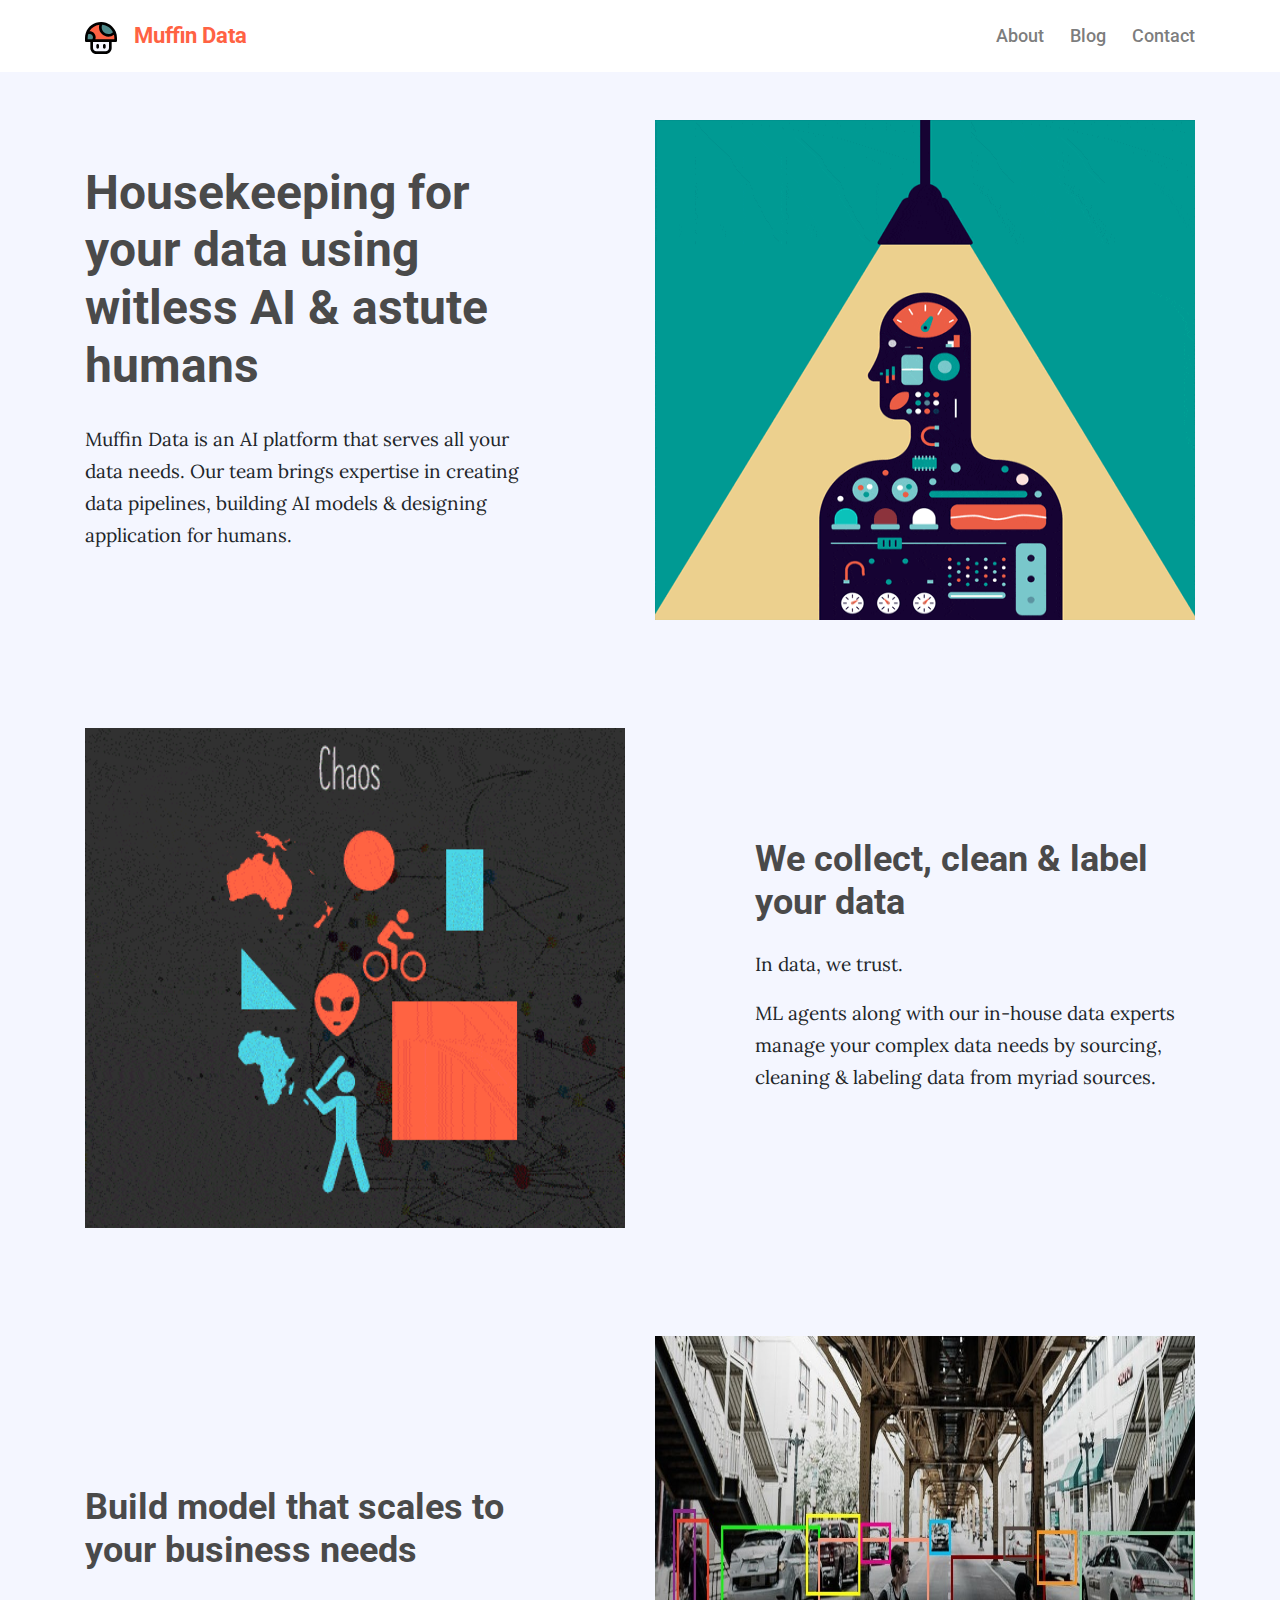
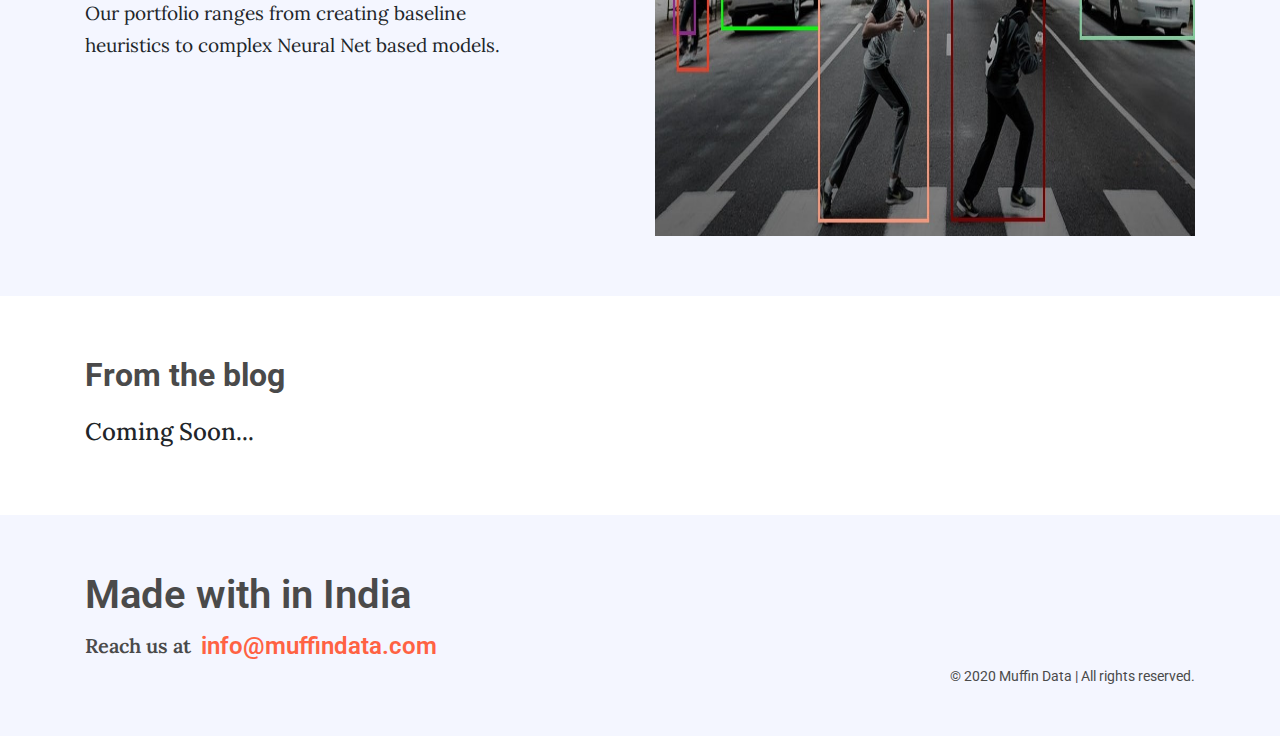
==== index.html @ ae40943d "Content Changes Updated" ====
<!DOCTYPE html>
<html>

<head>
  <!-- Required meta tags-->
  <meta charset="utf-8">
  <meta content="width=device-width,initial-scale=1,maximum-scale=1,minimum-scale=1,user-scalable=no,minimal-ui,viewport-fit=cover" name="viewport">
  <meta content="yes" name="apple-mobile-web-app-capable">
  <!-- Color theme for statusbar -->
  <meta content="#2196f3" name="theme-color">
  <link href="././img/muffindata-logo.svg" rel="icon">
  <!-- Your app title -->
  <title>Muffin Data</title>

  <!-- Font-Awesome Style Link -->
  <link href="https://use.fontawesome.com/releases/v5.2.0/css/all.css" rel="stylesheet" crossorigin="anonymous" integrity="sha384-hWVjflwFxL6sNzntih27bfxkr27PmbbK/iSvJ+a4+0owXq79v+lsFkW54bOGbiDQ">

  <!-- Google Fonts -->
  <link href="https://fonts.googleapis.com/css2?family=Lora&family=Roboto:wght@700&display=swap" rel="stylesheet">

  <link href="assets/css/vendor.min.css" rel="stylesheet">

  <link href="assets/css/style.min.css" rel="stylesheet">

</head>

<body>
    <!-- Header Imports -->
    <section class="header">

      <div class="container">
        <nav class="navbar navbar-expand-md">
          <a href="#" class="navbar-brand">
            <img src="./img/muffindata-logo.svg" alt="">
            <span>Muffin Data</span>
          </a>
          <div class="toggleMenu">
            <img src="./img/hamburger.svg" class="hamberger-open">
            <img src="./img/hamburger-close.svg" class="hamberger-close">
          </div>
          <div class="collapse navbar-collapse" id="navbarNavDropdown">
            <ul class="ml-auto navbar-nav">
              <li class="nav-item active">
                <a href="#" class="nav-link">About</a>
              </li>
              <li class="nav-item">
                <a href="#" class="nav-link scrollToBlog">Blog</a>
              </li>
              <li class="nav-item">
                <a href="#" class="nav-link scrollToContact">Contact</a>
              </li>
            </ul>
          </div>
        </nav>
      </div>

    </section>
    <!-- Header Import Ends-->

    <div class="mdData-container">
          <!--Common Sections -->
    <section class="bggray about-sections">

      <div class="section-wrapper housekeeping-wrapper">
        <div class="container">
          <div class="row">
            <div class="col-12 col-md-6 order-2 order-md-1">
              <div class="about-section-content left-block">
                <h1 class="about-section-header">
                  Housekeeping for your data using witless AI & astute humans
                </h1>
                <div class="about-section-details">
                  Muffin Data is an AI platform that serves all your data needs.
                  Our team brings expertise in creating data pipelines, building AI models &
                  designing application for humans.
                </div>

              </div>
            </div>
            <div class="col-12 col-md-6 order-1 order-lg-2">
              <div class="housekeeping-img-wrapper img-wrapper">
                <img src="./img/home.gif">
              </div>
            </div>
          </div>
        </div>
      </div>

      <div class="section-wrapper">
        <div class="container">
          <div class="row">

            <div class="col-12 col-md-6">
              <div class="housekeeping-img-wrapper img-wrapper">
                <img src="./img/clean.gif">
              </div>
            </div>
            <div class="col-12 col-md-6">
              <div class="about-section-content right-block">
                <h2 class="about-section-header">
                  We collect, clean & label your data
                </h2>
                <div class="about-section-details">
                  <div class="mb-3">In data, we trust.</div>
                  ML agents along with our in-house data experts manage your complex data needs by sourcing, cleaning & labeling data from myriad sources.
                </div>
              </div>
            </div>

          </div>
        </div>
      </div>

      <div class="section-wrapper">
        <div class="container">
          <div class="row">

            <div class="col-12 col-md-6 order-2 order-md-1">
              <div class="about-section-content left-block">
                <h2 class="about-section-header">
                  Build model that scales to your business needs
                </h2>
                <div class="about-section-details">
                  Our portfolio ranges from creating baseline heuristics to complex Neural Net based models.
                </div>

              </div>
            </div>
            <div class="col-12 col-md-6 order-1 order-md-2">
              <div class="housekeeping-img-wrapper img-wrapper">
                <img src="./img/business.jpg">
              </div>
            </div>

          </div>
        </div>
      </div>

    </section>

    <!-- Blog Listing Section -->
    <section class="bgWhite blog-listing-wrapper targeted-section-blog">
      <div class="container">
        <div class="row">
          <div class="col-12">
            <h4 class="blog-header">From the blog</h4>
            <!-- <ul class="blog-listing">
              <li class="blog-list">
                <div class="blog-list-element">
                  <div class="blog-list-img">
                    <img src="././img/dataservices.jpg" alt="">
                  </div>
                  <div class="blog-details">
                    <h5 class="blog-header">The power of interactive tools</h5>
                    <p class="blog-detail">Tools augment our problem-solving capacity. We rely on them to expand our minds and provide ease, accuracy, and [...]					</p>
                  </div>
                </div>
              </li>
              <li class="blog-list">
                <div class="blog-list-element">
                  <div class="blog-list-img">
                    <img src="././img/dataservices.jpg" alt="">
                  </div>
                  <div class="blog-details">
                    <h5 class="blog-header">The power of interactive tools</h5>
                    <p class="blog-detail">Tools augment our problem-solving capacity. We rely on them to expand our minds and provide ease, accuracy, and [...]					</p>
                  </div>
                </div>
              </li>
              <li class="blog-list">
                <div class="blog-list-element">
                  <div class="blog-list-img">
                    <img src="././img/dataservices.jpg" alt="">
                  </div>
                  <div class="blog-details">
                    <h5 class="blog-header">The power of interactive tools</h5>
                    <p class="blog-detail">Tools augment our problem-solving capacity. We rely on them to expand our minds and provide ease, accuracy, and [...]					</p>
                  </div>
                </div>
              </li>
            </ul> -->
            <h4>Coming Soon...</h4>
          </div>
        </div>
      </div>
    </section>
    </div>

    <!-- Import Footer -->
    <section class="bggray footer-section targeted-section-contact">
      <div class="container">
        <div class="row no-gutters">
          <div class="col-12">
            <div class="footer-feedback">
              <div class="feedback-header">
                  <span>Made with <i class="fas fa-heart fgorange"></i> in India</span>
              </div>
              <div class="reachOut">
                Reach us at <a href="mailto:info@muffindata.com">info@muffindata.com</a>
              </div>
              <div class="copyright-text">
                © 2020 Muffin Data | All rights reserved.
              </div>
            </div>
          </div>
        </div>
      </div>
    </section>

    <!-- Imported Scripts -->

  <script src="assets/js/vendor.js"></script>

  <script src="assets/js/app.js"></script>

</body>

</html>
---- assets/css/style.min.css ----
body{font-family:Lora,serif;line-height:1.6}h1{font-family:Roboto,sans-serif;font-weight:700;padding-bottom:1%;color:#4a4a4a}p{font-family:Lora,serif;font-size:19px}h3,h5{color:#4a4a4a;font-weight:900;text-align:left}.bgblack{background-color:#4a4a4a!important}.fgblack{color:#4a4a4a!important}.bggray{background-color:#f4f6ff!important}.fggray{color:#f4f6ff!important}.bgorange{background-color:#ff6243!important}.fgorange{color:#ff6243!important}.bgred{background-color:#ea907a!important}.fgred{color:#ea907a!important}.bgblue{background-color:#4f8a8b!important}.fgblue{color:#4f8a8b!important}button:focus,button:hover{outline:0;box-shadow:none}.btn{border-radius:15px}.btn:focus,.btn:hover{outline:0;box-shadow:none}body{font-family:Lora,serif;line-height:1.6;-webkit-font-smoothing:antialiased}h1{font-family:Roboto,sans-serif;font-weight:700;color:#4a4a4a;font-size:3rem}@media screen and (max-width:767px){h1{font-size:2.5rem}}h2{font-size:2.25rem;font-family:Roboto,sans-serif;font-weight:700;color:#4a4a4a}p{font-family:Lora,serif;font-size:19px}h3,h5{color:#4a4a4a;font-weight:900;text-align:left}h5{font-family:Roboto,sans-serif;font-weight:700;color:#4a4a4a;font-size:1.5rem}img{width:100%;height:100%;object-fit:fill}.bgWhite{background-color:#fff!important}.bgblack{background-color:#4a4a4a!important}.fgblack{color:#4a4a4a!important}.bggray{background-color:rgba(250,250,250,.4)}.fggray{color:#f4f6ff!important}.bgorange{background-color:#ff6243!important}.fgorange{color:#ff6243!important}.bgred{background-color:#ea907a!important}.fgred{color:#ea907a!important}.bgblue{background-color:#4f8a8b!important}.fgblue{color:#4f8a8b!important}.header{background-color:#fff}@media screen and (max-width:767px){.header{position:fixed;top:0;right:0;left:0;z-index:1030}}@media screen and (max-width:767px){.mdData-container{margin-top:70px}}.header .navbar{padding:18px 0;font-family:Roboto,sans-serif}.header .navbar .navbar-brand img{width:32px}.header .navbar .navbar-brand{padding:0;margin:0}.header .navbar .navbar-brand span{color:#ff6243;font-family:Roboto,sans-serif;font-size:22px;font-weight:700;letter-spacing:normal;padding-left:12px}.navbar-collapse .navbar-nav .nav-link{padding:0;color:rgba(102,102,102,.85);line-height:1.5;font-weight:500;letter-spacing:normal;font-size:18px;text-transform:capitalize;transition:color .3s ease-in}.navbar-collapse .navbar-nav .nav-link:hover{color:#4a4a4a}.navbar-collapse .navbar-nav .nav-item{margin-right:26px}.navbar-collapse .navbar-nav .nav-item:last-child{margin-right:0}.about-section-content{height:100%;margin:0 auto;display:-ms-flexbox;display:flex;-ms-flex-direction:column;flex-direction:column;-ms-flex-pack:center;justify-content:center;width:440px}@media only screen and (max-width:768px){.about-section-content{width:100%}}.left-block{margin-left:0}.right-block{margin-right:0}.about-section-content .about-section-header{margin-bottom:24px}.about-section-content .about-section-details{font-family:Lora,serif;font-size:19px;line-height:1.7;margin-bottom:24px}.section-navigator{font-family:Roboto,serif;line-height:1.5;font-size:18px;letter-spacing:.4px;font-size:18px;margin-bottom:24px;font-weight:500;text-decoration:none;color:#1d6ff3;text-transform:capitalize;transition:color .4s ease-in;-webkit-font-smoothing:antialiased}.section-navigator:hover{color:#4a4a4a;text-decoration:none}.img-wrapper{max-width:600px;height:500px}@media screen and (max-width:767px){.img-wrapper{max-width:100%;height:300px;margin-bottom:30px}}.section-wrapper{padding:48px 0 60px 0}@media screen and (max-width:767px){.section-wrapper{padding:48px 0 24px 0}}.blog-listing-wrapper{padding:60px 0}.blog-detail{font-size:16px;line-height:1.5;letter-spacing:.5;margin-bottom:0}.blog-listing-wrapper .blog-listing{list-style:none;padding-left:0}.blog-listing .blog-list .blog-list-element{position:relative}.blog-listing .blog-list{margin-bottom:180px}@media screen and (max-width:767px){.blog-listing .blog-list{margin-bottom:240px}}.blog-listing .blog-list:last-child{margin-bottom:80px}@media screen and (max-width:767px){.blog-listing .blog-list:last-child{margin-bottom:180px}}.blog-listing .blog-list .blog-list-element .blog-list-img{width:300px;height:200px}@media screen and (max-width:767px){.blog-listing .blog-list .blog-list-element .blog-list-img{width:100%}}.blog-listing .blog-list .blog-list-element .blog-details{background-color:rgba(255,255,255,.95);padding:28px 20px;position:absolute;top:130px;left:70px;width:calc(100% - 70px);min-height:150px;box-shadow:0 6px 20px 3px rgba(10,20,20,.023);transition:all .3s ease-in;border-radius:4px}@media screen and (max-width:767px){.blog-listing .blog-list .blog-list-element .blog-details{left:10px;width:calc(100% - 20px)}}.blog-listing .blog-list .blog-list-element .blog-details:hover{-ms-transform:translateY(-8px);transform:translateY(-8px);cursor:pointer}.footer-section{padding:3rem 0}.feedback-header{display:-ms-flexbox;display:flex;-ms-flex-align:center;align-items:center}.footer-feedback img{height:30px;width:30px;margin:0 16px}.footer-feedback span{color:#4a4a4a;font-weight:600;font-size:2.5rem;font-family:Roboto,sans-serif}.reachOut{display:-ms-flexbox;display:flex;-ms-flex-align:center;align-items:center;color:#4a4a4a;font-weight:600;font-size:1.25rem}.reachOut a{color:#ff6243;font-family:Roboto,sans-serif;font-size:1.5rem;font-weight:600;padding-left:10px}@media screen and (max-width:1024px){.container{width:100%}}@media screen and (max-width:992px){.container{max-width:inherit}}@media screen and (max-width:767px){.col-12{max-width:100%!important;-ms-flex:0 0 100%!important;flex:0 0 100%!important}}@media screen and (max-width:767px){.navbar-collapse{position:fixed;top:-400px;transition:all .4s cubic-bezier(.6,-.28,.735,.045);background:#fff;right:0;left:0;bottom:0}.navbar-collapse .navbar-nav{padding:30px 16px}.navbar-collapse .navbar-nav .nav-item{padding-bottom:18px}.navbar-collapse .navbar-nav .nav-item .nav-link{font-size:24px}.navbar-collapse.show{top:70px;z-index:2}}@media screen and (min-width:768px){.toggleMenu{display:none}}.toggleMenu .hamberger-open{display:block}.toggleMenu .hamberger-close{display:none}.toggleMenu.active .hamberger-open{display:none}.toggleMenu.active .hamberger-close{display:block}.hamberger-close,.hamberger-open{width:30px;height:30px;position:absolute;top:22px;right:0}
.copyright-text{
    font-family: 'Roboto',sans-serif;
    color: #4a4a4a;
    text-align: end;
    font-size: 14px;
    -webkit-font-smoothing: antialiased;
    -moz-osx-font-smoothing: grayscale;
    text-rendering: optimizeLegibility;
}

.blog-header{
    color: #4a4a4a;
    font-size: 2rem;
    text-align: left;
    font-weight: 700;
    font-family: 'Roboto',sans-serif;
    margin-bottom: 24px;
}
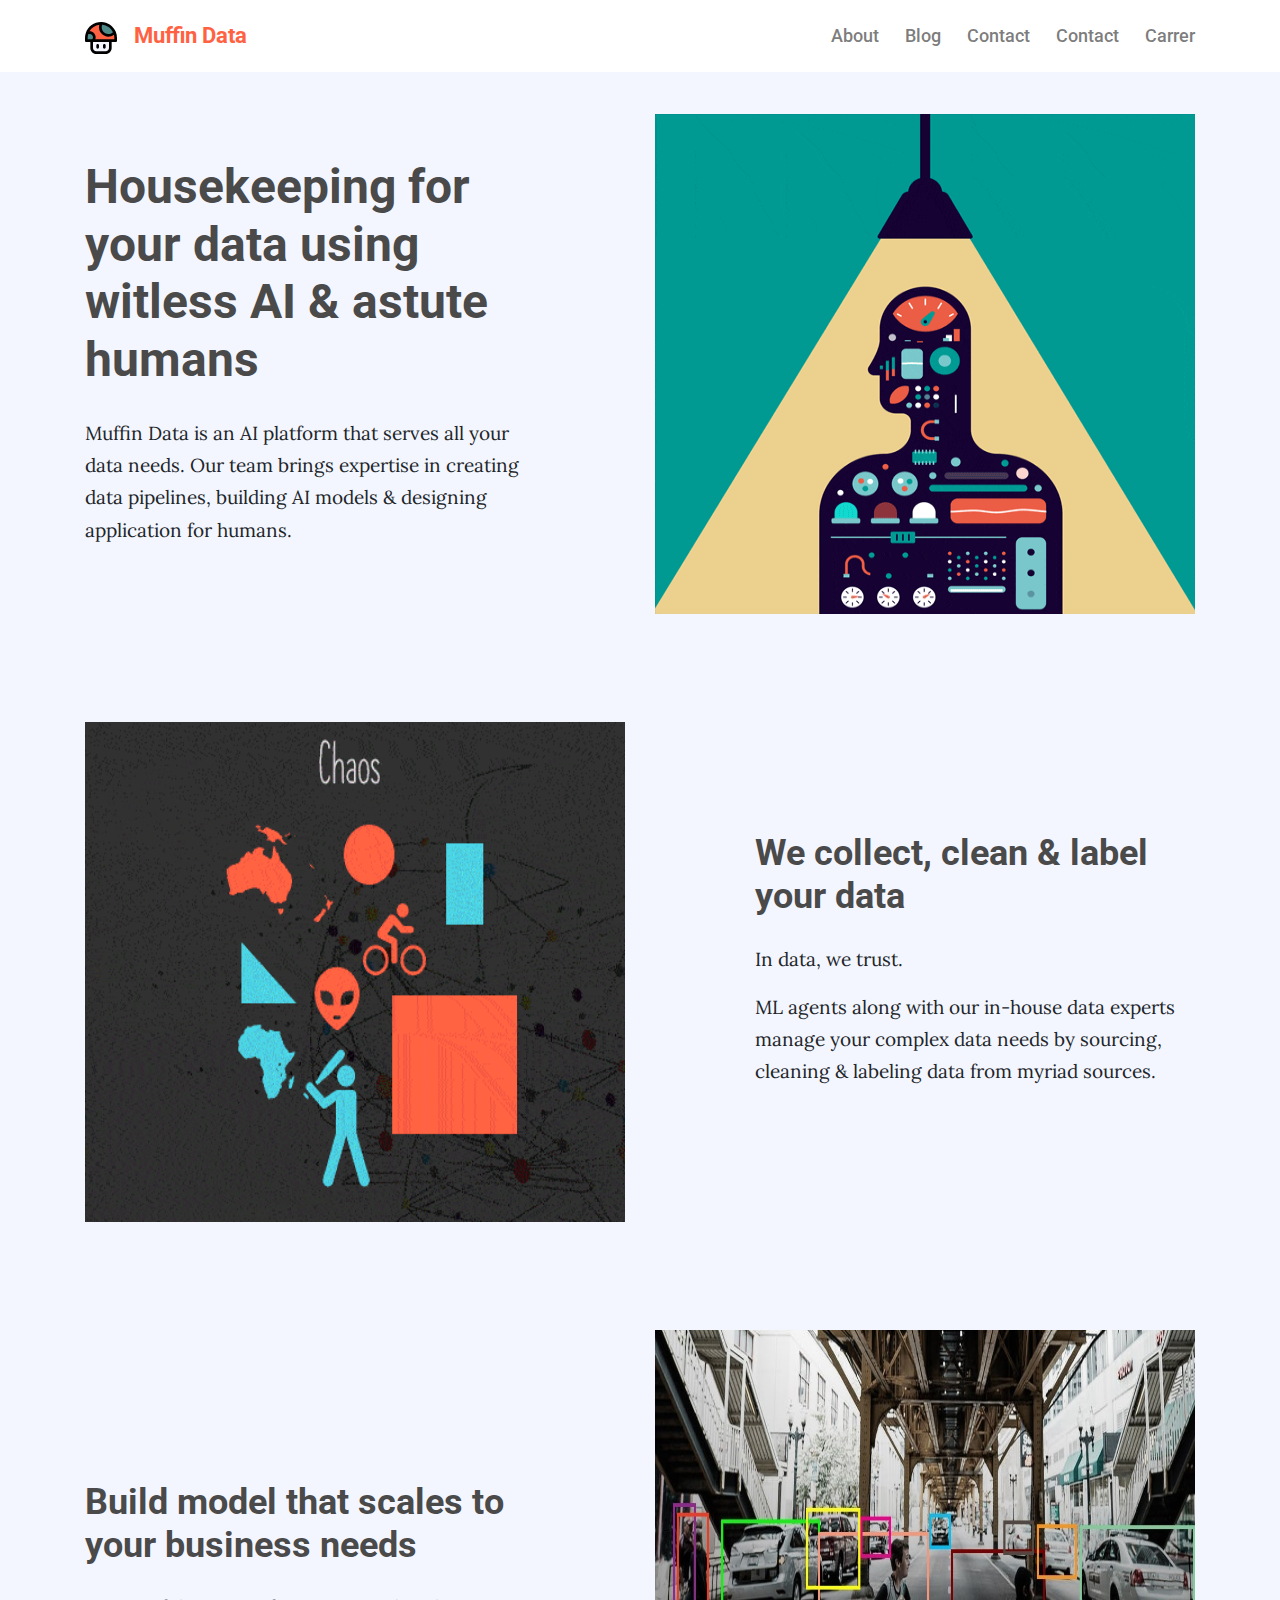
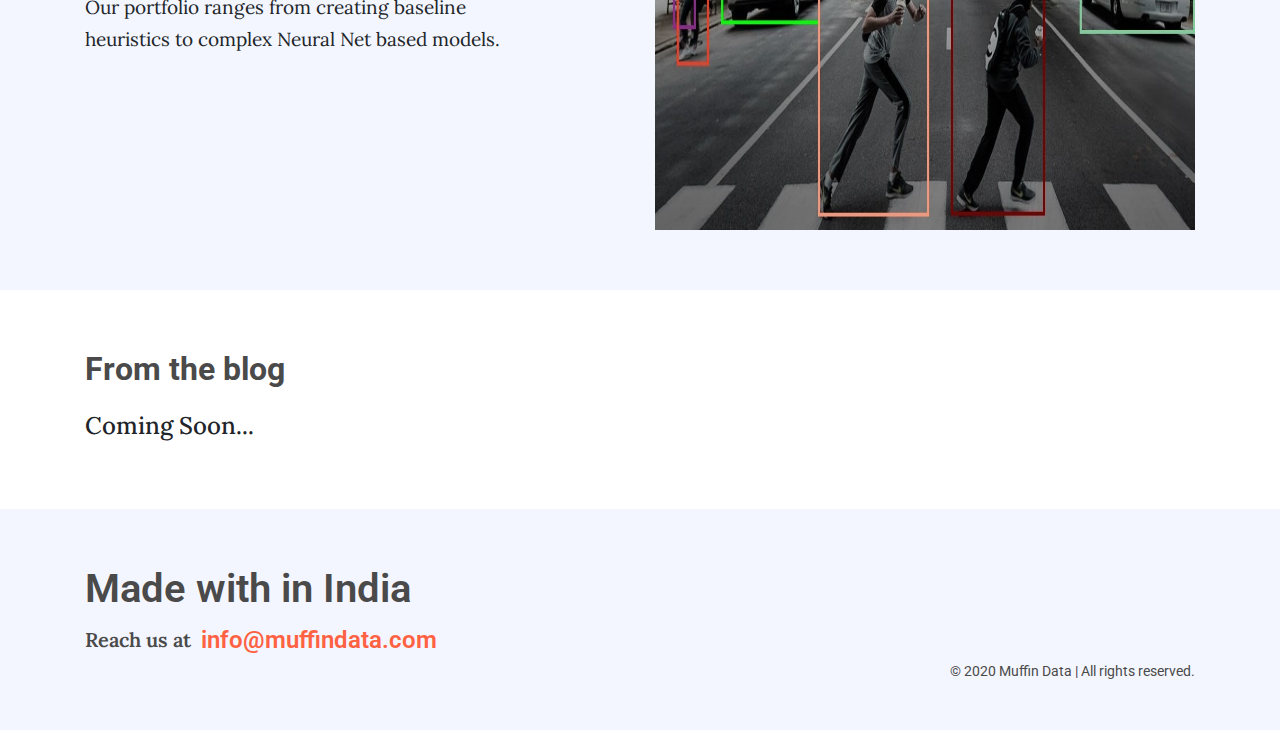
==== commit 4c29d285: "updated header scroll with shadow" ====
--- a/index.html
+++ b/index.html
@@ -48,6 +48,12 @@
               </li>
               <li class="nav-item">
                 <a href="#" class="nav-link scrollToContact">Contact</a>
+              </li>
+              <li class="nav-item">
+                <a href="#" class="nav-link scrollToContact">Contact</a>
+              </li>
+              <li class="nav-item">
+                <a href="#" class="nav-link scrollToContact">Carrer</a>
               </li>
             </ul>
           </div>
--- a/assets/css/style.min.css
+++ b/assets/css/style.min.css
@@ -1,6 +1,434 @@
-body{font-family:Lora,serif;line-height:1.6}h1{font-family:Roboto,sans-serif;font-weight:700;padding-bottom:1%;color:#4a4a4a}p{font-family:Lora,serif;font-size:19px}h3,h5{color:#4a4a4a;font-weight:900;text-align:left}.bgblack{background-color:#4a4a4a!important}.fgblack{color:#4a4a4a!important}.bggray{background-color:#f4f6ff!important}.fggray{color:#f4f6ff!important}.bgorange{background-color:#ff6243!important}.fgorange{color:#ff6243!important}.bgred{background-color:#ea907a!important}.fgred{color:#ea907a!important}.bgblue{background-color:#4f8a8b!important}.fgblue{color:#4f8a8b!important}button:focus,button:hover{outline:0;box-shadow:none}.btn{border-radius:15px}.btn:focus,.btn:hover{outline:0;box-shadow:none}body{font-family:Lora,serif;line-height:1.6;-webkit-font-smoothing:antialiased}h1{font-family:Roboto,sans-serif;font-weight:700;color:#4a4a4a;font-size:3rem}@media screen and (max-width:767px){h1{font-size:2.5rem}}h2{font-size:2.25rem;font-family:Roboto,sans-serif;font-weight:700;color:#4a4a4a}p{font-family:Lora,serif;font-size:19px}h3,h5{color:#4a4a4a;font-weight:900;text-align:left}h5{font-family:Roboto,sans-serif;font-weight:700;color:#4a4a4a;font-size:1.5rem}img{width:100%;height:100%;object-fit:fill}.bgWhite{background-color:#fff!important}.bgblack{background-color:#4a4a4a!important}.fgblack{color:#4a4a4a!important}.bggray{background-color:rgba(250,250,250,.4)}.fggray{color:#f4f6ff!important}.bgorange{background-color:#ff6243!important}.fgorange{color:#ff6243!important}.bgred{background-color:#ea907a!important}.fgred{color:#ea907a!important}.bgblue{background-color:#4f8a8b!important}.fgblue{color:#4f8a8b!important}.header{background-color:#fff}@media screen and (max-width:767px){.header{position:fixed;top:0;right:0;left:0;z-index:1030}}@media screen and (max-width:767px){.mdData-container{margin-top:70px}}.header .navbar{padding:18px 0;font-family:Roboto,sans-serif}.header .navbar .navbar-brand img{width:32px}.header .navbar .navbar-brand{padding:0;margin:0}.header .navbar .navbar-brand span{color:#ff6243;font-family:Roboto,sans-serif;font-size:22px;font-weight:700;letter-spacing:normal;padding-left:12px}.navbar-collapse .navbar-nav .nav-link{padding:0;color:rgba(102,102,102,.85);line-height:1.5;font-weight:500;letter-spacing:normal;font-size:18px;text-transform:capitalize;transition:color .3s ease-in}.navbar-collapse .navbar-nav .nav-link:hover{color:#4a4a4a}.navbar-collapse .navbar-nav .nav-item{margin-right:26px}.navbar-collapse .navbar-nav .nav-item:last-child{margin-right:0}.about-section-content{height:100%;margin:0 auto;display:-ms-flexbox;display:flex;-ms-flex-direction:column;flex-direction:column;-ms-flex-pack:center;justify-content:center;width:440px}@media only screen and (max-width:768px){.about-section-content{width:100%}}.left-block{margin-left:0}.right-block{margin-right:0}.about-section-content .about-section-header{margin-bottom:24px}.about-section-content .about-section-details{font-family:Lora,serif;font-size:19px;line-height:1.7;margin-bottom:24px}.section-navigator{font-family:Roboto,serif;line-height:1.5;font-size:18px;letter-spacing:.4px;font-size:18px;margin-bottom:24px;font-weight:500;text-decoration:none;color:#1d6ff3;text-transform:capitalize;transition:color .4s ease-in;-webkit-font-smoothing:antialiased}.section-navigator:hover{color:#4a4a4a;text-decoration:none}.img-wrapper{max-width:600px;height:500px}@media screen and (max-width:767px){.img-wrapper{max-width:100%;height:300px;margin-bottom:30px}}.section-wrapper{padding:48px 0 60px 0}@media screen and (max-width:767px){.section-wrapper{padding:48px 0 24px 0}}.blog-listing-wrapper{padding:60px 0}.blog-detail{font-size:16px;line-height:1.5;letter-spacing:.5;margin-bottom:0}.blog-listing-wrapper .blog-listing{list-style:none;padding-left:0}.blog-listing .blog-list .blog-list-element{position:relative}.blog-listing .blog-list{margin-bottom:180px}@media screen and (max-width:767px){.blog-listing .blog-list{margin-bottom:240px}}.blog-listing .blog-list:last-child{margin-bottom:80px}@media screen and (max-width:767px){.blog-listing .blog-list:last-child{margin-bottom:180px}}.blog-listing .blog-list .blog-list-element .blog-list-img{width:300px;height:200px}@media screen and (max-width:767px){.blog-listing .blog-list .blog-list-element .blog-list-img{width:100%}}.blog-listing .blog-list .blog-list-element .blog-details{background-color:rgba(255,255,255,.95);padding:28px 20px;position:absolute;top:130px;left:70px;width:calc(100% - 70px);min-height:150px;box-shadow:0 6px 20px 3px rgba(10,20,20,.023);transition:all .3s ease-in;border-radius:4px}@media screen and (max-width:767px){.blog-listing .blog-list .blog-list-element .blog-details{left:10px;width:calc(100% - 20px)}}.blog-listing .blog-list .blog-list-element .blog-details:hover{-ms-transform:translateY(-8px);transform:translateY(-8px);cursor:pointer}.footer-section{padding:3rem 0}.feedback-header{display:-ms-flexbox;display:flex;-ms-flex-align:center;align-items:center}.footer-feedback img{height:30px;width:30px;margin:0 16px}.footer-feedback span{color:#4a4a4a;font-weight:600;font-size:2.5rem;font-family:Roboto,sans-serif}.reachOut{display:-ms-flexbox;display:flex;-ms-flex-align:center;align-items:center;color:#4a4a4a;font-weight:600;font-size:1.25rem}.reachOut a{color:#ff6243;font-family:Roboto,sans-serif;font-size:1.5rem;font-weight:600;padding-left:10px}@media screen and (max-width:1024px){.container{width:100%}}@media screen and (max-width:992px){.container{max-width:inherit}}@media screen and (max-width:767px){.col-12{max-width:100%!important;-ms-flex:0 0 100%!important;flex:0 0 100%!important}}@media screen and (max-width:767px){.navbar-collapse{position:fixed;top:-400px;transition:all .4s cubic-bezier(.6,-.28,.735,.045);background:#fff;right:0;left:0;bottom:0}.navbar-collapse .navbar-nav{padding:30px 16px}.navbar-collapse .navbar-nav .nav-item{padding-bottom:18px}.navbar-collapse .navbar-nav .nav-item .nav-link{font-size:24px}.navbar-collapse.show{top:70px;z-index:2}}@media screen and (min-width:768px){.toggleMenu{display:none}}.toggleMenu .hamberger-open{display:block}.toggleMenu .hamberger-close{display:none}.toggleMenu.active .hamberger-open{display:none}.toggleMenu.active .hamberger-close{display:block}.hamberger-close,.hamberger-open{width:30px;height:30px;position:absolute;top:22px;right:0}
-.copyright-text{
-    font-family: 'Roboto',sans-serif;
+body {
+    font-family: Lora, serif;
+    line-height: 1.6;
+}
+h1 {
+    font-family: Roboto, sans-serif;
+    font-weight: 700;
+    padding-bottom: 1%;
+    color: #4a4a4a;
+}
+p {
+    font-family: Lora, serif;
+    font-size: 19px;
+}
+h3, h5 {
+    color: #4a4a4a;
+    font-weight: 900;
+    text-align: left;
+}
+.bgblack {
+    background-color: #4a4a4a !important;
+}
+.fgblack {
+    color: #4a4a4a !important;
+}
+.bggray {
+    background-color: #f4f6ff !important;
+}
+.fggray {
+    color: #f4f6ff !important;
+}
+.bgorange {
+    background-color: #ff6243 !important;
+}
+.fgorange {
+    color: #ff6243 !important;
+}
+.bgred {
+    background-color: #ea907a !important;
+}
+.fgred {
+    color: #ea907a !important;
+}
+.bgblue {
+    background-color: #4f8a8b !important;
+}
+.fgblue {
+    color: #4f8a8b !important;
+}
+button:focus, button:hover {
+    outline: 0;
+    box-shadow: none;
+}
+.btn {
+    border-radius: 15px;
+}
+.btn:focus, .btn:hover {
+    outline: 0;
+    box-shadow: none;
+}
+body {
+    font-family: Lora, serif;
+    line-height: 1.6;
+    -webkit-font-smoothing: antialiased;
+}
+h1 {
+    font-family: Roboto, sans-serif;
+    font-weight: 700;
+    color: #4a4a4a;
+    font-size: 3rem;
+}
+@media screen and (max-width: 767px) {
+    h1 {
+        font-size: 2.5rem;
+   }
+}
+h2 {
+    font-size: 2.25rem;
+    font-family: Roboto, sans-serif;
+    font-weight: 700;
+    color: #4a4a4a;
+}
+p {
+    font-family: Lora, serif;
+    font-size: 19px;
+}
+h3, h5 {
+    color: #4a4a4a;
+    font-weight: 900;
+    text-align: left;
+}
+h5 {
+    font-family: Roboto, sans-serif;
+    font-weight: 700;
+    color: #4a4a4a;
+    font-size: 1.5rem;
+}
+img {
+    width: 100%;
+    height: 100%;
+    object-fit: fill;
+}
+.bgWhite {
+    background-color: #fff !important;
+}
+.bgblack {
+    background-color: #4a4a4a !important;
+}
+.fgblack {
+    color: #4a4a4a !important;
+}
+.bggray {
+    background-color: rgba(250, 250, 250, .4);
+}
+.fggray {
+    color: #f4f6ff !important;
+}
+.bgorange {
+    background-color: #ff6243 !important;
+}
+.fgorange {
+    color: #ff6243 !important;
+}
+.bgred {
+    background-color: #ea907a !important;
+}
+.fgred {
+    color: #ea907a !important;
+}
+.bgblue {
+    background-color: #4f8a8b !important;
+}
+.fgblue {
+    color: #4f8a8b !important;
+}
+.header {
+    background-color: #fff;
+    position: fixed;
+    top: 0;
+    right: 0;
+    left: 0;
+    z-index: 1030;
+}
+
+.header.active{
+    box-shadow: 0 2px 4px 0 rgba(87,71,81,.2);
+}
+
+@media screen and (min-width: 1260px) {
+    .mdData-container {
+        margin-top: 66px;
+   }
+}
+@media screen and (max-width: 767px) {
+    .mdData-container {
+        margin-top: 70px;
+   }
+}
+.header .navbar {
+    padding: 18px 0;
+    font-family: Roboto, sans-serif;
+}
+.header .navbar .navbar-brand img {
+    width: 32px;
+}
+.header .navbar .navbar-brand {
+    padding: 0;
+    margin: 0;
+}
+.header .navbar .navbar-brand span {
+    color: #ff6243;
+    font-family: Roboto, sans-serif;
+    font-size: 22px;
+    font-weight: 700;
+    letter-spacing: normal;
+    padding-left: 12px;
+}
+.navbar-collapse .navbar-nav .nav-link {
+    padding: 0;
+    color: rgba(102, 102, 102, .85);
+    line-height: 1.5;
+    font-weight: 500;
+    letter-spacing: normal;
+    font-size: 18px;
+    text-transform: capitalize;
+    transition: color 0.3s ease-in;
+}
+.navbar-collapse .navbar-nav .nav-link:hover {
+    color: #4a4a4a;
+}
+.navbar-collapse .navbar-nav .nav-item {
+    margin-right: 26px;
+}
+.navbar-collapse .navbar-nav .nav-item:last-child {
+    margin-right: 0;
+}
+.about-section-content {
+    height: 100%;
+    margin: 0 auto;
+    display: -ms-flexbox;
+    display: flex;
+    -ms-flex-direction: column;
+    flex-direction: column;
+    -ms-flex-pack: center;
+    justify-content: center;
+    width: 440px;
+}
+@media only screen and (max-width: 768px) {
+    .about-section-content {
+        width: 100%;
+   }
+}
+.left-block {
+    margin-left: 0;
+}
+.right-block {
+    margin-right: 0;
+}
+.about-section-content .about-section-header {
+    margin-bottom: 24px;
+}
+.about-section-content .about-section-details {
+    font-family: Lora, serif;
+    font-size: 19px;
+    line-height: 1.7;
+    margin-bottom: 24px;
+}
+.section-navigator {
+    font-family: Roboto, serif;
+    line-height: 1.5;
+    font-size: 18px;
+    letter-spacing: 0.4px;
+    font-size: 18px;
+    margin-bottom: 24px;
+    font-weight: 500;
+    text-decoration: none;
+    color: #1d6ff3;
+    text-transform: capitalize;
+    transition: color 0.4s ease-in;
+    -webkit-font-smoothing: antialiased;
+}
+.section-navigator:hover {
+    color: #4a4a4a;
+    text-decoration: none;
+}
+.img-wrapper {
+    max-width: 600px;
+    height: 500px;
+}
+@media screen and (max-width: 767px) {
+    .img-wrapper {
+        max-width: 100%;
+        height: 300px;
+        margin-bottom: 30px;
+   }
+}
+.section-wrapper {
+    padding: 48px 0 60px 0;
+}
+@media screen and (max-width: 767px) {
+    .section-wrapper {
+        padding: 48px 0 24px 0;
+   }
+}
+.blog-listing-wrapper {
+    padding: 60px 0;
+}
+.blog-detail {
+    font-size: 16px;
+    line-height: 1.5;
+    letter-spacing: 0.5;
+    margin-bottom: 0;
+}
+.blog-listing-wrapper .blog-listing {
+    list-style: none;
+    padding-left: 0;
+}
+.blog-listing .blog-list .blog-list-element {
+    position: relative;
+}
+.blog-listing .blog-list {
+    margin-bottom: 180px;
+}
+@media screen and (max-width: 767px) {
+    .blog-listing .blog-list {
+        margin-bottom: 240px;
+   }
+}
+.blog-listing .blog-list:last-child {
+    margin-bottom: 80px;
+}
+@media screen and (max-width: 767px) {
+    .blog-listing .blog-list:last-child {
+        margin-bottom: 180px;
+   }
+}
+.blog-listing .blog-list .blog-list-element .blog-list-img {
+    width: 300px;
+    height: 200px;
+}
+@media screen and (max-width: 767px) {
+    .blog-listing .blog-list .blog-list-element .blog-list-img {
+        width: 100%;
+   }
+}
+.blog-listing .blog-list .blog-list-element .blog-details {
+    background-color: rgba(255, 255, 255, .95);
+    padding: 28px 20px;
+    position: absolute;
+    top: 130px;
+    left: 70px;
+    width: calc(100% - 70px);
+    min-height: 150px;
+    box-shadow: 0 6px 20px 3px rgba(10, 20, 20, .023);
+    transition: all 0.3s ease-in;
+    border-radius: 4px;
+}
+@media screen and (max-width: 767px) {
+    .blog-listing .blog-list .blog-list-element .blog-details {
+        left: 10px;
+        width: calc(100% - 20px);
+   }
+}
+.blog-listing .blog-list .blog-list-element .blog-details:hover {
+    -ms-transform: translateY(-8px);
+    transform: translateY(-8px);
+    cursor: pointer;
+}
+.footer-section {
+    padding: 3rem 0;
+}
+.feedback-header {
+    display: -ms-flexbox;
+    display: flex;
+    -ms-flex-align: center;
+    align-items: center;
+}
+.footer-feedback img {
+    height: 30px;
+    width: 30px;
+    margin: 0 16px;
+}
+.footer-feedback span {
+    color: #4a4a4a;
+    font-weight: 600;
+    font-size: 2.5rem;
+    font-family: Roboto, sans-serif;
+}
+.reachOut {
+    display: -ms-flexbox;
+    display: flex;
+    -ms-flex-align: center;
+    align-items: center;
+    color: #4a4a4a;
+    font-weight: 600;
+    font-size: 1.25rem;
+}
+.reachOut a {
+    color: #ff6243;
+    font-family: Roboto, sans-serif;
+    font-size: 1.5rem;
+    font-weight: 600;
+    padding-left: 10px;
+}
+@media screen and (max-width: 1024px) {
+    .container {
+        width: 100%;
+   }
+}
+@media screen and (max-width: 992px) {
+    .container {
+        max-width: inherit;
+   }
+}
+@media screen and (max-width: 767px) {
+    .col-12 {
+        max-width: 100% !important;
+        -ms-flex: 0 0 100% !important;
+        flex: 0 0 100% !important;
+   }
+}
+@media screen and (max-width: 767px) {
+    .navbar-collapse {
+        position: fixed;
+        top: -400px;
+        transition: all 0.4s cubic-bezier(0.6, -0.28, 0.735, 0.045);
+        background: #fff;
+        right: 0;
+        left: 0;
+        bottom: 0;
+   }
+    .navbar-collapse .navbar-nav {
+        padding: 30px 16px;
+   }
+    .navbar-collapse .navbar-nav .nav-item {
+        padding-bottom: 18px;
+   }
+    .navbar-collapse .navbar-nav .nav-item .nav-link {
+        font-size: 24px;
+   }
+    .navbar-collapse.show {
+        top: 70px;
+        z-index: 2;
+   }
+}
+@media screen and (min-width: 768px) {
+    .toggleMenu {
+        display: none;
+   }
+}
+.toggleMenu .hamberger-open {
+    display: block;
+}
+.toggleMenu .hamberger-close {
+    display: none;
+}
+.toggleMenu.active .hamberger-open {
+    display: none;
+}
+.toggleMenu.active .hamberger-close {
+    display: block;
+}
+.hamberger-close, .hamberger-open {
+    width: 30px;
+    height: 30px;
+    position: absolute;
+    top: 22px;
+    right: 0;
+}
+.copyright-text {
+    font-family: 'Roboto', sans-serif;
     color: #4a4a4a;
     text-align: end;
     font-size: 14px;
@@ -8,12 +436,11 @@
     -moz-osx-font-smoothing: grayscale;
     text-rendering: optimizeLegibility;
 }
-
-.blog-header{
+.blog-header {
     color: #4a4a4a;
     font-size: 2rem;
     text-align: left;
     font-weight: 700;
-    font-family: 'Roboto',sans-serif;
+    font-family: 'Roboto', sans-serif;
     margin-bottom: 24px;
-}+}
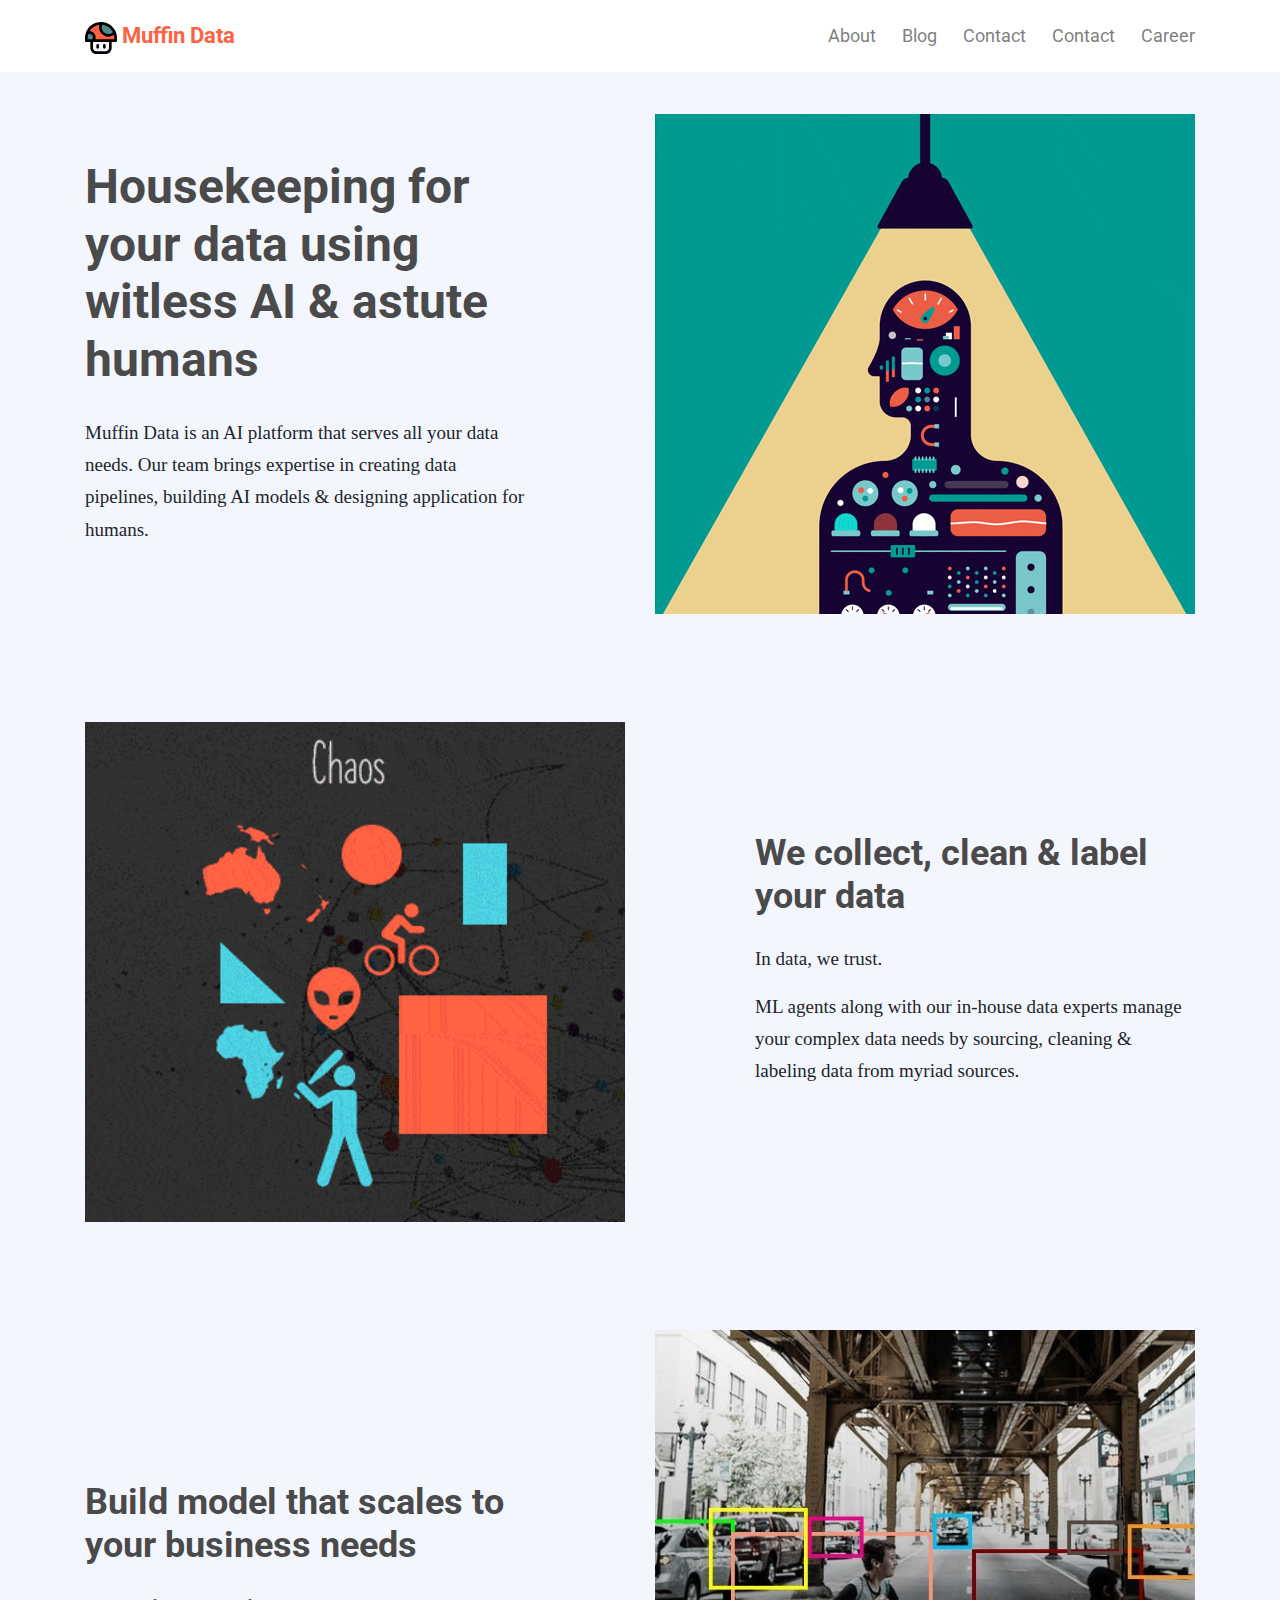
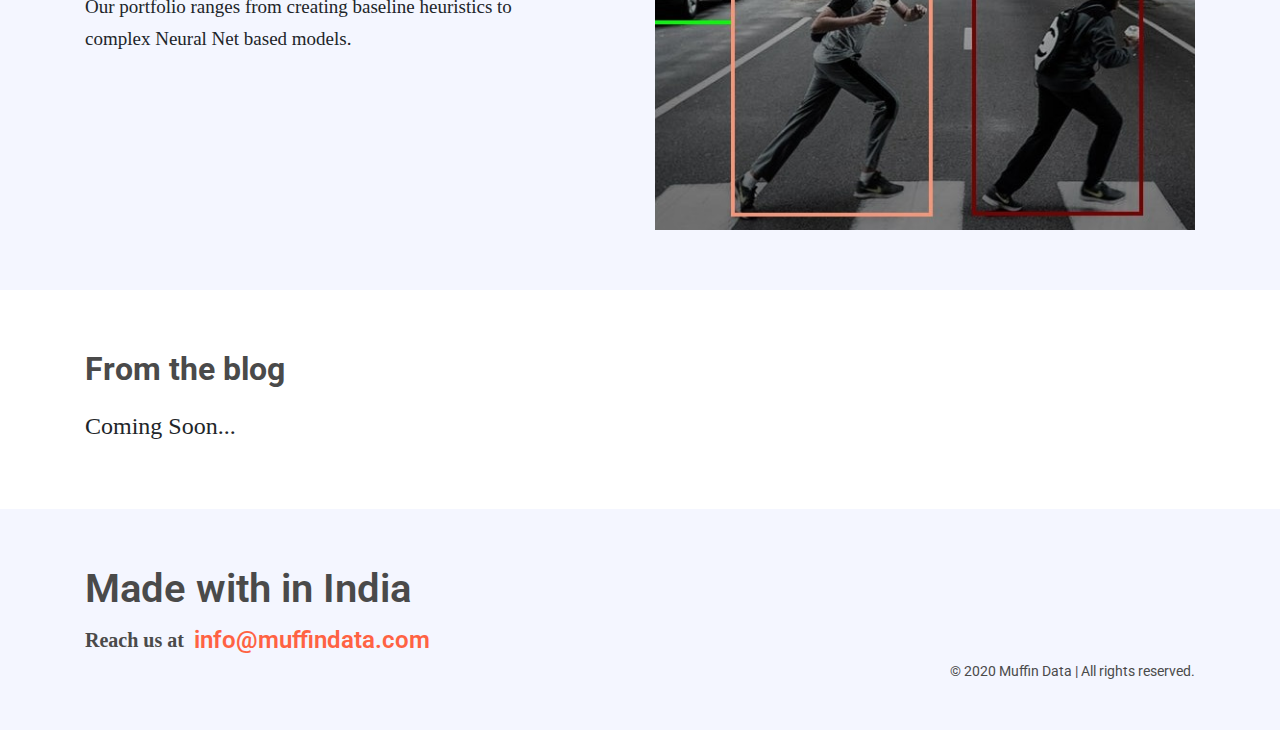
==== commit bf06202e: "Career page completed: Content needs to be updated" ====
--- a/index.html
+++ b/index.html
@@ -16,7 +16,7 @@
   <link href="https://use.fontawesome.com/releases/v5.2.0/css/all.css" rel="stylesheet" crossorigin="anonymous" integrity="sha384-hWVjflwFxL6sNzntih27bfxkr27PmbbK/iSvJ+a4+0owXq79v+lsFkW54bOGbiDQ">
 
   <!-- Google Fonts -->
-  <link href="https://fonts.googleapis.com/css2?family=Lora&family=Roboto:wght@700&display=swap" rel="stylesheet">
+  <link href="https://fonts.googleapis.com/css2?family=Roboto:ital,wght@0,100;0,300;0,400;0,500;0,700;1,700&display=swap" rel="stylesheet">
 
   <link href="assets/css/vendor.min.css" rel="stylesheet">
 
@@ -53,7 +53,7 @@
                 <a href="#" class="nav-link scrollToContact">Contact</a>
               </li>
               <li class="nav-item">
-                <a href="#" class="nav-link scrollToContact">Carrer</a>
+                <a href="#" class="nav-link scrollToContact">Career</a>
               </li>
             </ul>
           </div>
--- a/assets/css/style.min.css
+++ b/assets/css/style.min.css
@@ -47,17 +47,30 @@
 .fgblue {
     color: #4f8a8b !important;
 }
-button:focus, button:hover {
-    outline: 0;
+
+/* Common Buttons Style */
+.btn:focus {
     box-shadow: none;
-}
-.btn {
-    border-radius: 15px;
-}
-.btn:focus, .btn:hover {
-    outline: 0;
-    box-shadow: none;
-}
+    outline: none;
+    font-weight: 500;
+}
+.btn:hover {
+    cursor: pointer;
+}
+.btn.btn-primary {
+    padding: 10px 30px;
+    background-color: #ea907a;
+    color: #fff;
+    border: none;
+    font-family: 'Roboto', sans-serif;
+    white-space: nowrap;
+}
+.btn.btn-primary:hover {
+    background-color: #ea907a;
+}
+
+
+
 body {
     font-family: Lora, serif;
     line-height: 1.6;
@@ -80,6 +93,13 @@
     font-weight: 700;
     color: #4a4a4a;
 }
+
+@media screen and (max-width: 767px){
+    h2 {
+        font-size: 2rem;
+    }
+}
+
 p {
     font-family: Lora, serif;
     font-size: 19px;
@@ -98,7 +118,7 @@
 img {
     width: 100%;
     height: 100%;
-    object-fit: fill;
+    object-fit: cover;
 }
 .bgWhite {
     background-color: #fff !important;
@@ -173,13 +193,13 @@
     font-size: 22px;
     font-weight: 700;
     letter-spacing: normal;
-    padding-left: 12px;
+    padding-left: 0px;
 }
 .navbar-collapse .navbar-nav .nav-link {
     padding: 0;
     color: rgba(102, 102, 102, .85);
     line-height: 1.5;
-    font-weight: 500;
+    font-weight: 400;
     letter-spacing: normal;
     font-size: 18px;
     text-transform: capitalize;
@@ -250,7 +270,7 @@
 @media screen and (max-width: 767px) {
     .img-wrapper {
         max-width: 100%;
-        height: 300px;
+        height: 260px;
         margin-bottom: 30px;
    }
 }
@@ -330,11 +350,16 @@
     padding: 3rem 0;
 }
 .feedback-header {
-    display: -ms-flexbox;
     display: flex;
-    -ms-flex-align: center;
     align-items: center;
 }
+
+@media screen and (max-width: 767px){
+    .feedback-header {
+        justify-content: center;
+    }
+}
+
 .footer-feedback img {
     height: 30px;
     width: 30px;
@@ -346,6 +371,13 @@
     font-size: 2.5rem;
     font-family: Roboto, sans-serif;
 }
+@media screen and (max-width: 767px){
+    .footer-feedback span {
+        font-size: 2rem;
+        text-align: center;
+    }
+}
+
 .reachOut {
     display: -ms-flexbox;
     display: flex;
@@ -355,6 +387,14 @@
     font-weight: 600;
     font-size: 1.25rem;
 }
+@media screen and (max-width: 767px){
+    .reachOut {
+        text-align: center;
+        flex-direction: column;
+        margin-top: 24px;
+    }
+}
+
 .reachOut a {
     color: #ff6243;
     font-family: Roboto, sans-serif;
@@ -430,12 +470,20 @@
 .copyright-text {
     font-family: 'Roboto', sans-serif;
     color: #4a4a4a;
-    text-align: end;
+    text-align: right;
     font-size: 14px;
     -webkit-font-smoothing: antialiased;
     -moz-osx-font-smoothing: grayscale;
     text-rendering: optimizeLegibility;
 }
+
+@media screen and (max-width: 767px){
+    .copyright-text {
+        text-align: center;
+        margin-top: 30px;
+    }
+}
+
 .blog-header {
     color: #4a4a4a;
     font-size: 2rem;
@@ -444,3 +492,129 @@
     font-family: 'Roboto', sans-serif;
     margin-bottom: 24px;
 }
+
+.career-banner{
+    height: 600px;
+    width: 100%;
+    position: relative;
+}
+
+@media screen and (max-width: 767px){
+    .career-banner{
+        height: 400px;
+    }
+}
+
+.career-banner-img{
+    position: relative;
+}
+.career-banner:after{
+    content: "";
+    position: absolute;
+    left: 0;
+    right: 0;
+    top: 0;
+    bottom: 0;
+    background-color: rgba(30,30,30,.5);
+    border-radius: 6px;
+    z-index: 1;
+}
+
+.career-banner-overlay{
+    position: absolute;
+    bottom: 60px;
+    z-index: 2;
+}
+
+.career-banner-overlay .career-banner-text{
+    color: #fff;
+    font-size: 3rem;
+}
+.career-banner-overlay .career-banner-desc{
+    color: #fff;
+    font-size: 1.2rem;
+    font-weight: 400;
+    font-family: 'Roboto', sans-serif;
+    letter-spacing: 1px;
+}
+
+
+.job-list{
+    width: 100%;
+    margin-top: 36px;
+}
+
+.job-list .nav-pills{
+    width: 400px;
+    margin-right: 30px;
+}
+
+@media screen and (max-width: 767px){
+    .job-list .nav-pills{
+        width: 100%;
+    }
+}
+
+.nav-pills .nav-link.active{
+    background-color: #fff;
+    position: relative;
+    color: #ea907a;
+}
+.nav-pills .nav-link.active:before{
+   content: "";
+   position: absolute;
+   background-color: #ea907a;
+   left: 0;
+   top: 0;
+   height: 100%;
+   width: 3px;
+}
+.nav-pills .nav-link{
+    background-color: #fff;
+    color: #4a4a4a;
+    border-radius: 2px;
+    font-size: 1rem;
+    font-weight: 400;
+    font-family: 'Roboto', sans-serif;
+    box-shadow: 0 1px 20px rgba(10, 10, 10, 0.12), 0 1px 2px rgba(0, 0, 0, 0.24);
+    margin-bottom: 16px;
+    padding: 24px 30px;
+    transition: all 0.3s ease-in;
+}
+
+.nav-pills .nav-link:last-child{
+    margin-bottom: 0;
+}
+
+#v-pills-tabContent{
+    width: calc(100% - 430px);
+    font-weight: 400;
+    font-family: 'Roboto', sans-serif;
+}
+
+@media screen and (max-width: 767px){
+    #v-pills-tabContent{
+        width: 100%;
+        margin-top: 36px;
+    }
+}
+
+
+#v-pills-tabContent .tab-pane{
+    padding: 16px 24px;
+    height: 100%;
+}
+
+.job-listing-block{
+    margin: 80px 0;
+}
+@media screen and (max-width: 767px){
+    .job-listing-block{
+        margin: 56px 0;
+    }
+}
+
+.listing-desc{
+    font-weight: 400;
+    font-family: 'Roboto', sans-serif;
+}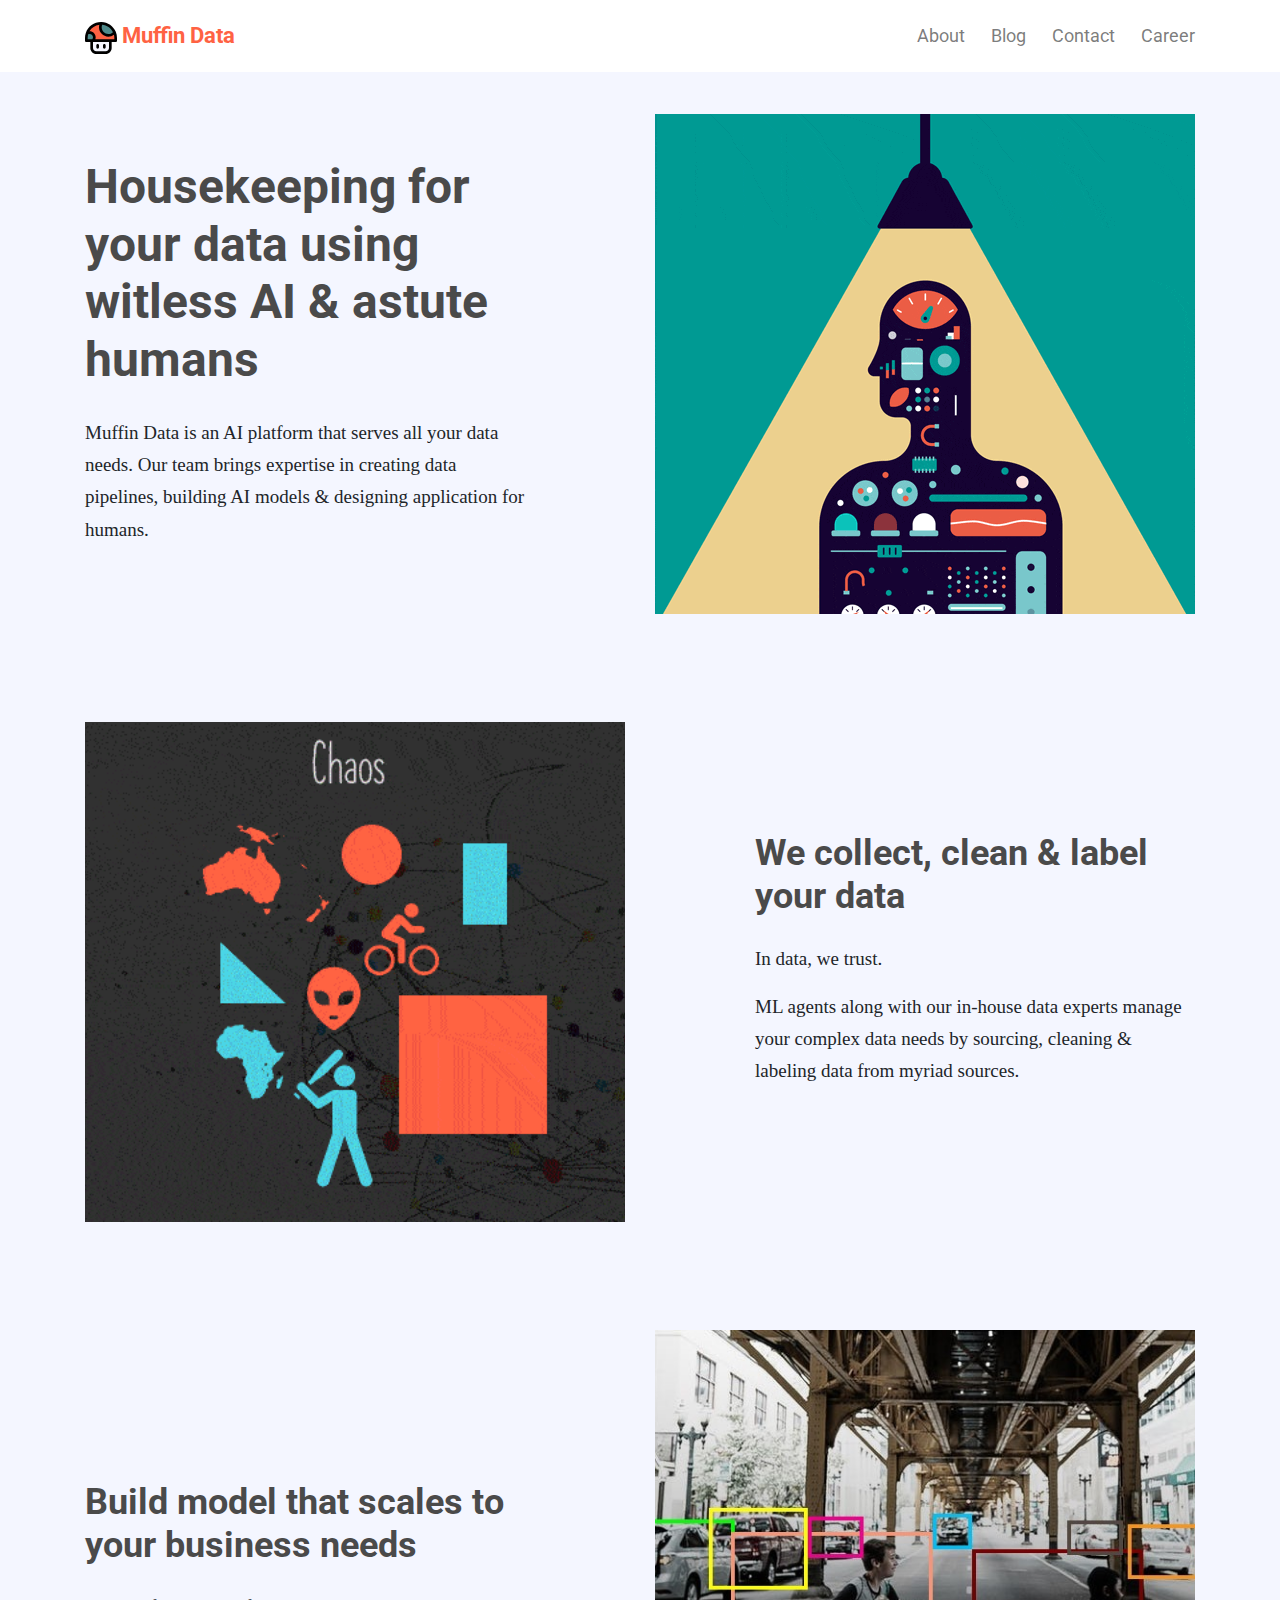
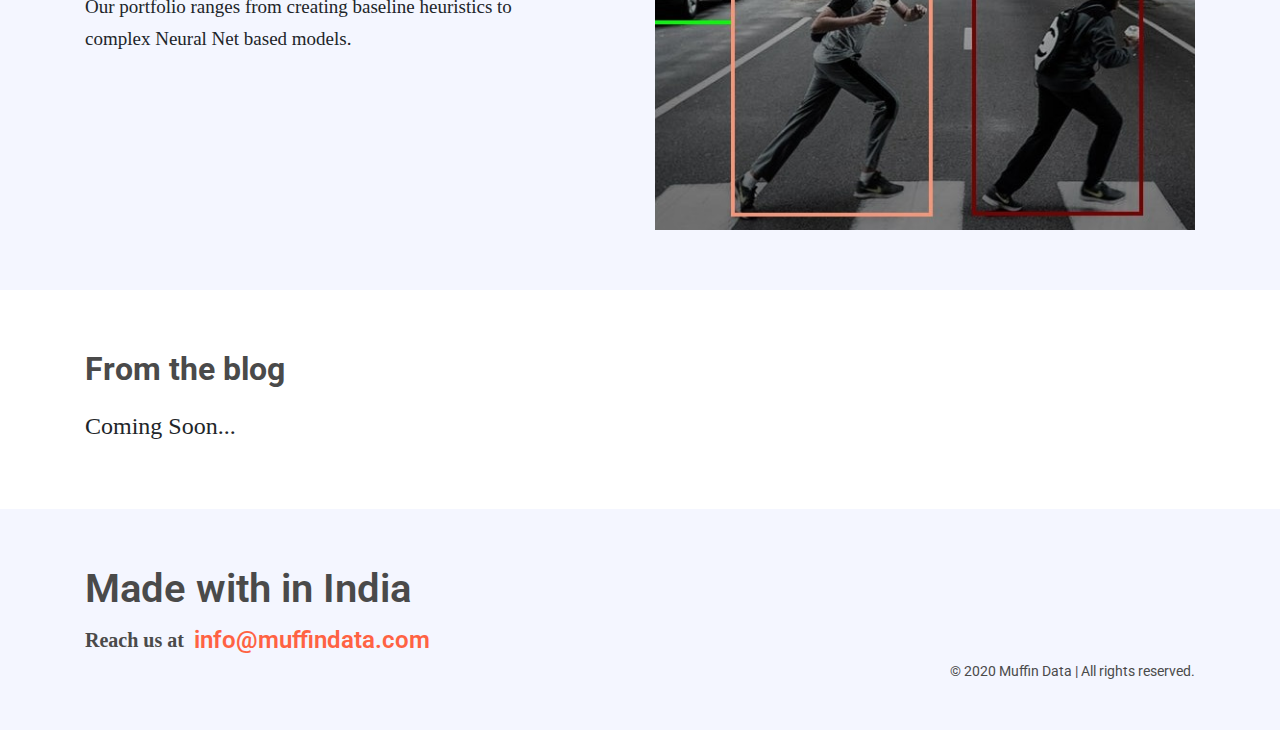
==== commit 6d097932: "Job title and description content added" ====
--- a/index.html
+++ b/index.html
@@ -27,10 +27,9 @@
 <body>
     <!-- Header Imports -->
     <section class="header">
-
       <div class="container">
         <nav class="navbar navbar-expand-md">
-          <a href="#" class="navbar-brand">
+          <a href="index.html" class="navbar-brand">
             <img src="./img/muffindata-logo.svg" alt="">
             <span>Muffin Data</span>
           </a>
@@ -41,19 +40,16 @@
           <div class="collapse navbar-collapse" id="navbarNavDropdown">
             <ul class="ml-auto navbar-nav">
               <li class="nav-item active">
-                <a href="#" class="nav-link">About</a>
+                <a href="javascript:void(0)" class="nav-link scrollToAbout">About</a>
               </li>
               <li class="nav-item">
-                <a href="#" class="nav-link scrollToBlog">Blog</a>
+                <a href="javascript:void(0)" class="nav-link scrollToBlog">Blog</a>
               </li>
               <li class="nav-item">
-                <a href="#" class="nav-link scrollToContact">Contact</a>
+                <a href="javascript:void(0)" class="nav-link scrollToContact">Contact</a>
               </li>
               <li class="nav-item">
-                <a href="#" class="nav-link scrollToContact">Contact</a>
-              </li>
-              <li class="nav-item">
-                <a href="#" class="nav-link scrollToContact">Career</a>
+                <a href="career.html" class="nav-link scrollToContact">Career</a>
               </li>
             </ul>
           </div>
@@ -65,7 +61,7 @@
 
     <div class="mdData-container">
           <!--Common Sections -->
-    <section class="bggray about-sections">
+    <section class="bggray about-sections targeted-section-about">
 
       <div class="section-wrapper housekeeping-wrapper">
         <div class="container">
--- a/assets/css/style.min.css
+++ b/assets/css/style.min.css
@@ -603,6 +603,7 @@
 #v-pills-tabContent .tab-pane{
     padding: 16px 24px;
     height: 100%;
+    box-shadow: 0 1px 20px rgba(10, 10, 10, 0.12), 0 1px 2px rgba(0, 0, 0, 0.24);
 }
 
 .job-listing-block{
@@ -617,4 +618,42 @@
 .listing-desc{
     font-weight: 400;
     font-family: 'Roboto', sans-serif;
-}+}
+
+
+
+.job-description{
+    padding-bottom: 20px;
+}
+
+.job-role, .job-requirement{
+    padding-top: 20px;
+}
+
+.job-role h4, .job-requirement h4{
+    padding-bottom: 16px;
+    margin-bottom: 0;
+} 
+
+.job-description-wrapper ul{
+    padding-left: 28px;
+    margin-bottom: 0;
+}
+
+.job-description-wrapper ul li{
+    padding-bottom: 10px;
+    list-style: none;
+    line-height: 1.5;
+    position: relative;
+}
+
+.job-description-wrapper ul li:before{
+    content: "";
+    position: absolute;
+    left: -16px;
+    top: 10px;
+    background-color: #4a4a4a;
+    width: 6px;
+    height: 6px;
+    border-radius: 50%;
+}
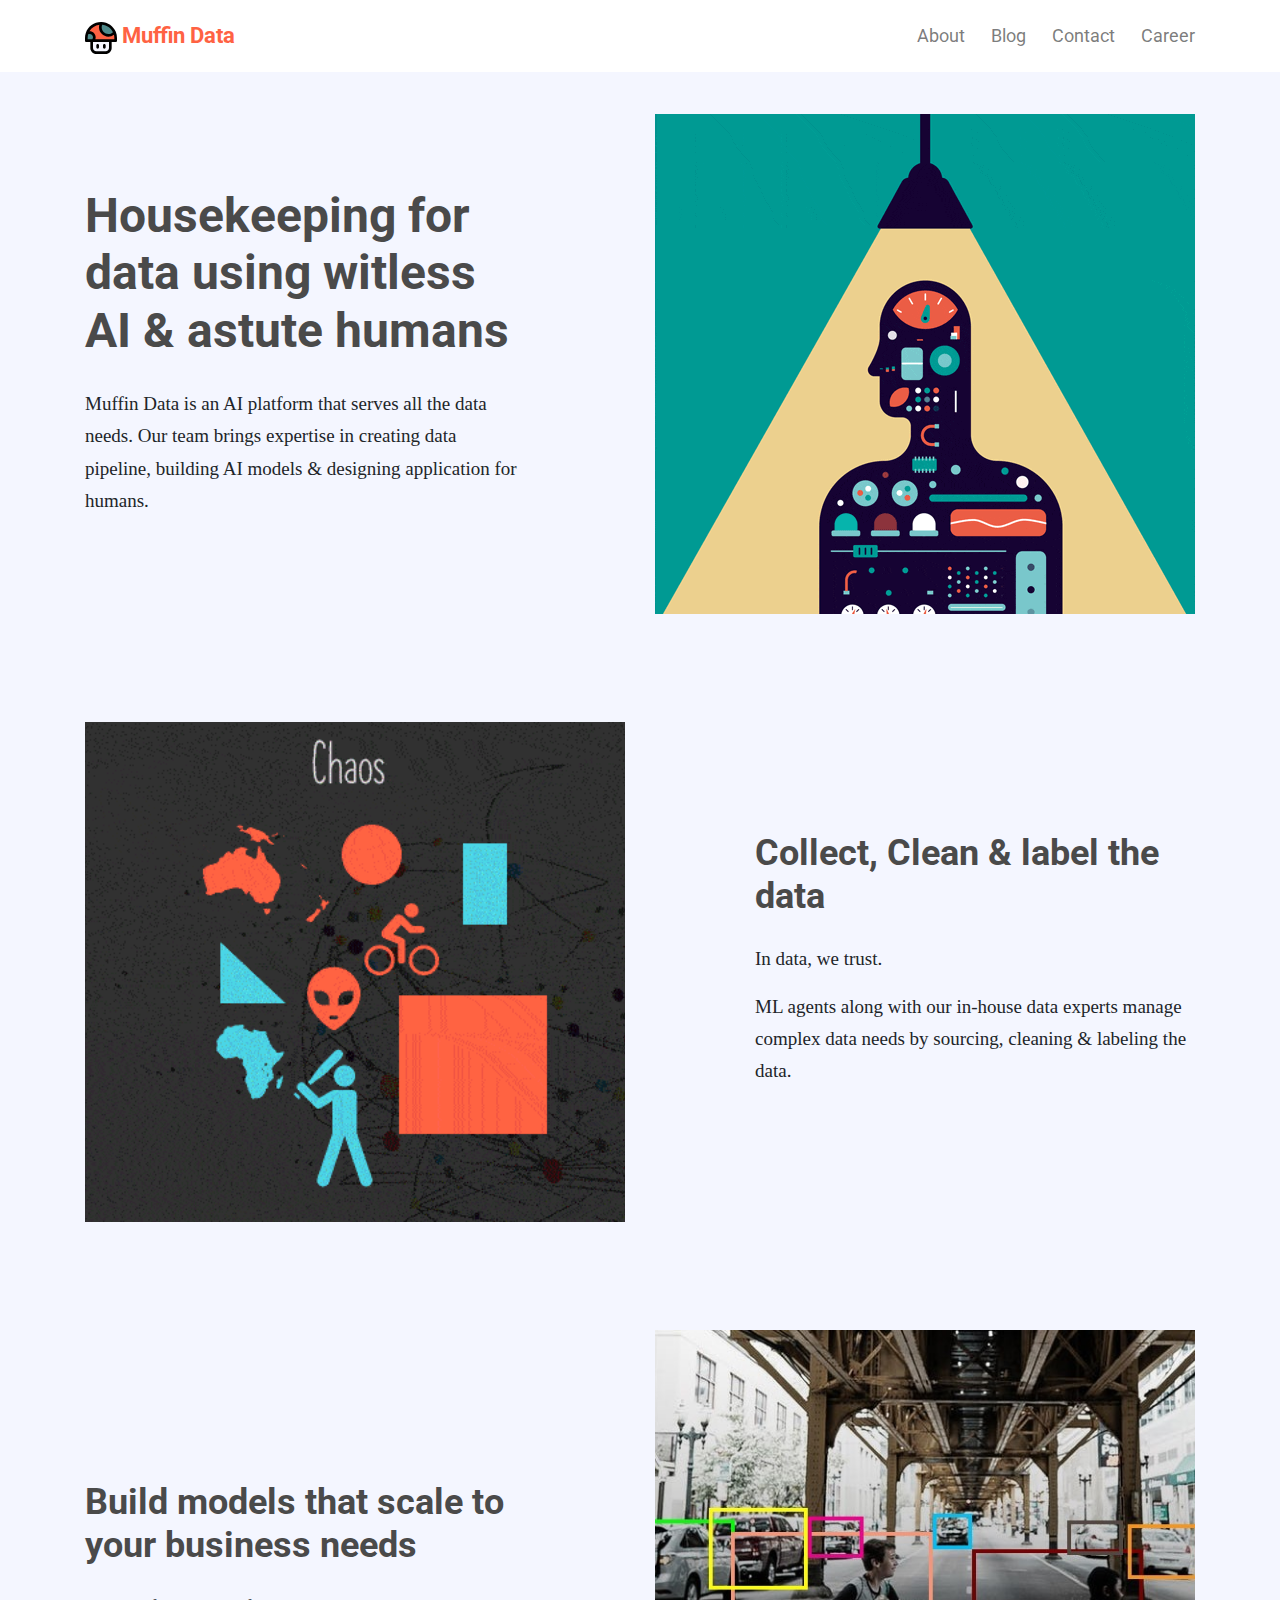
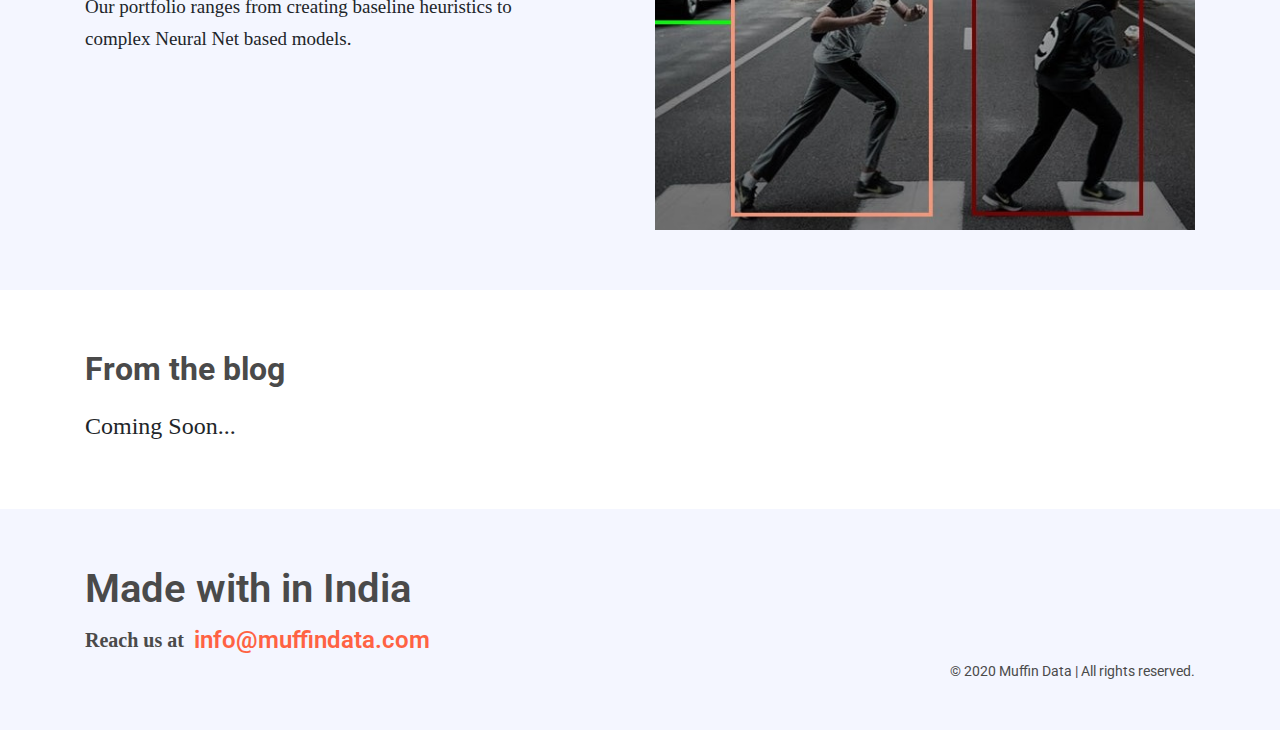
==== commit bbbbc47c: "minor text changes" ====
--- a/index.html
+++ b/index.html
@@ -69,11 +69,11 @@
             <div class="col-12 col-md-6 order-2 order-md-1">
               <div class="about-section-content left-block">
                 <h1 class="about-section-header">
-                  Housekeeping for your data using witless AI & astute humans
+                Housekeeping for data using witless AI & astute humans
                 </h1>
                 <div class="about-section-details">
-                  Muffin Data is an AI platform that serves all your data needs.
-                  Our team brings expertise in creating data pipelines, building AI models &
+                  Muffin Data is an AI platform that serves all the data needs.
+                  Our team brings expertise in creating data pipeline, building AI models &
                   designing application for humans.
                 </div>
 
@@ -100,11 +100,11 @@
             <div class="col-12 col-md-6">
               <div class="about-section-content right-block">
                 <h2 class="about-section-header">
-                  We collect, clean & label your data
+                Collect, Clean & label the data
                 </h2>
                 <div class="about-section-details">
                   <div class="mb-3">In data, we trust.</div>
-                  ML agents along with our in-house data experts manage your complex data needs by sourcing, cleaning & labeling data from myriad sources.
+                  ML agents along with our in-house data experts manage complex data needs by sourcing, cleaning & labeling the data.
                 </div>
               </div>
             </div>
@@ -120,7 +120,7 @@
             <div class="col-12 col-md-6 order-2 order-md-1">
               <div class="about-section-content left-block">
                 <h2 class="about-section-header">
-                  Build model that scales to your business needs
+                Build models that scale to your business needs
                 </h2>
                 <div class="about-section-details">
                   Our portfolio ranges from creating baseline heuristics to complex Neural Net based models.
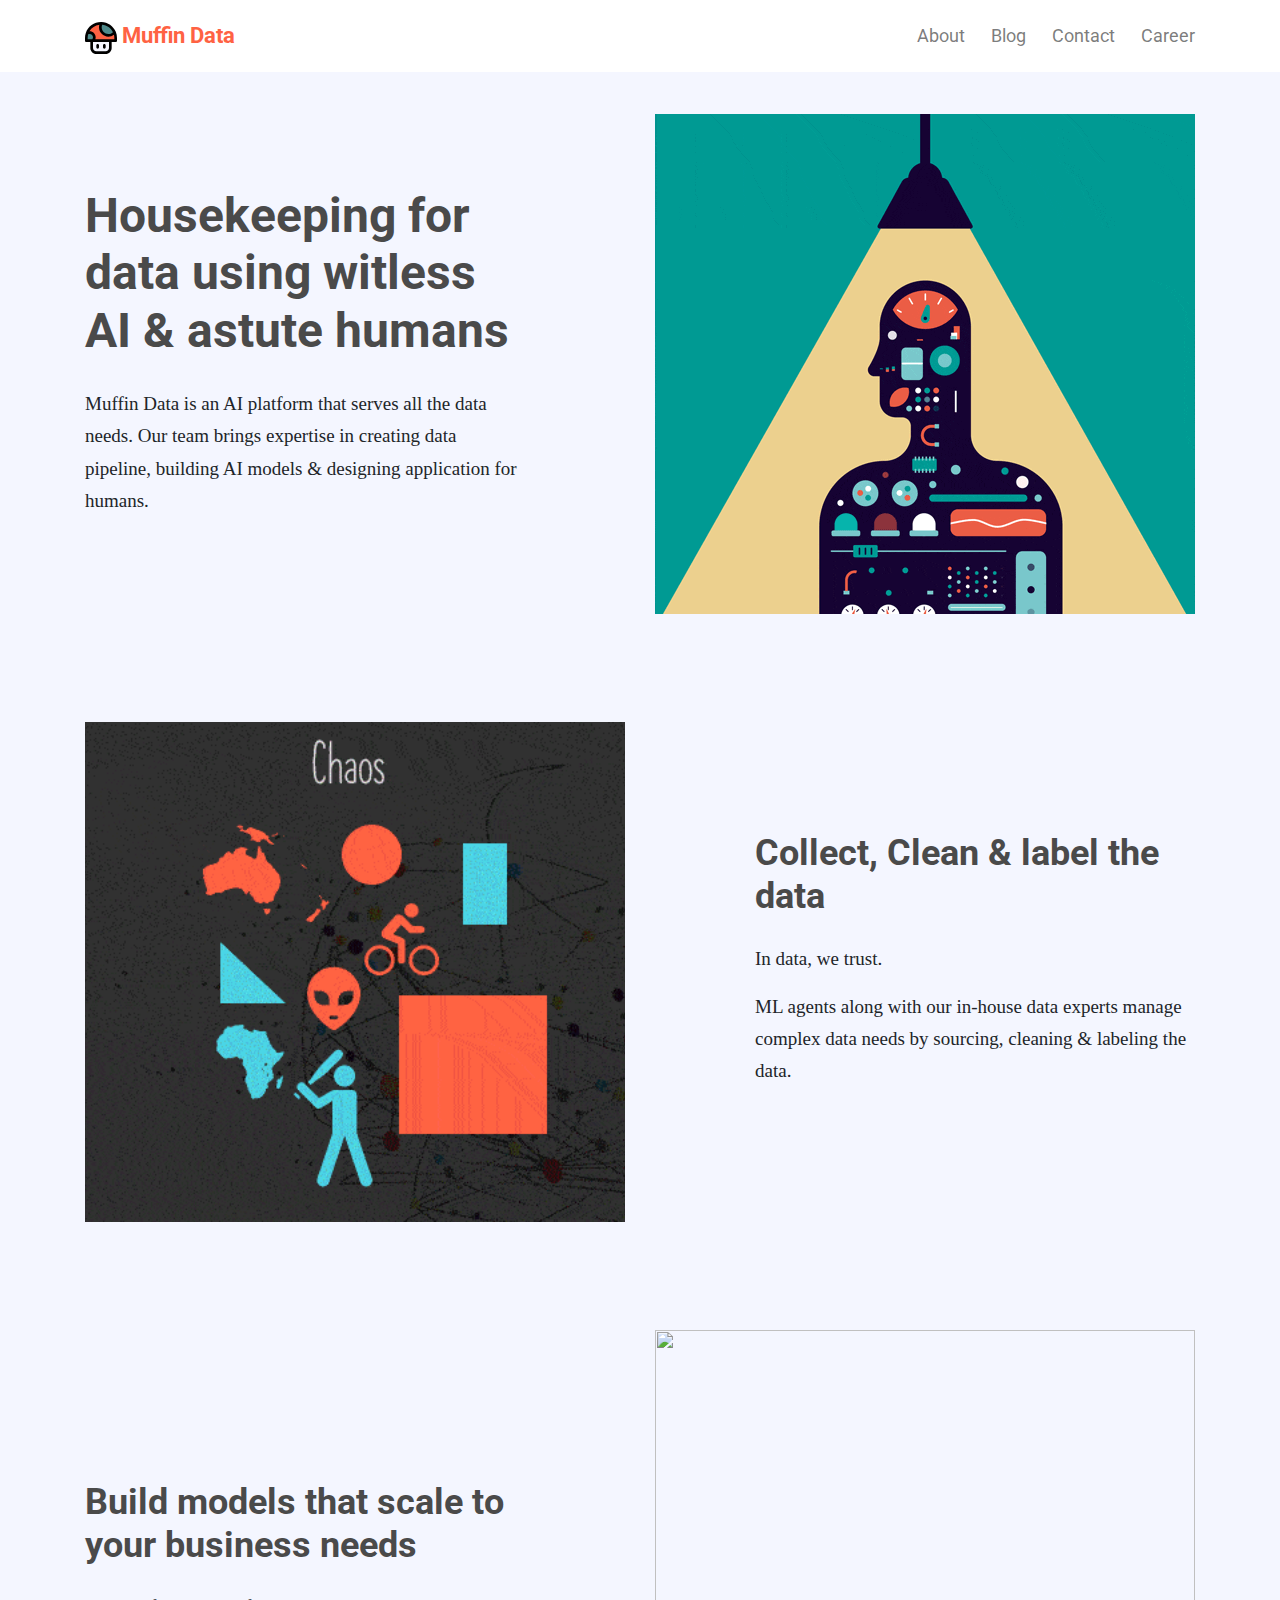
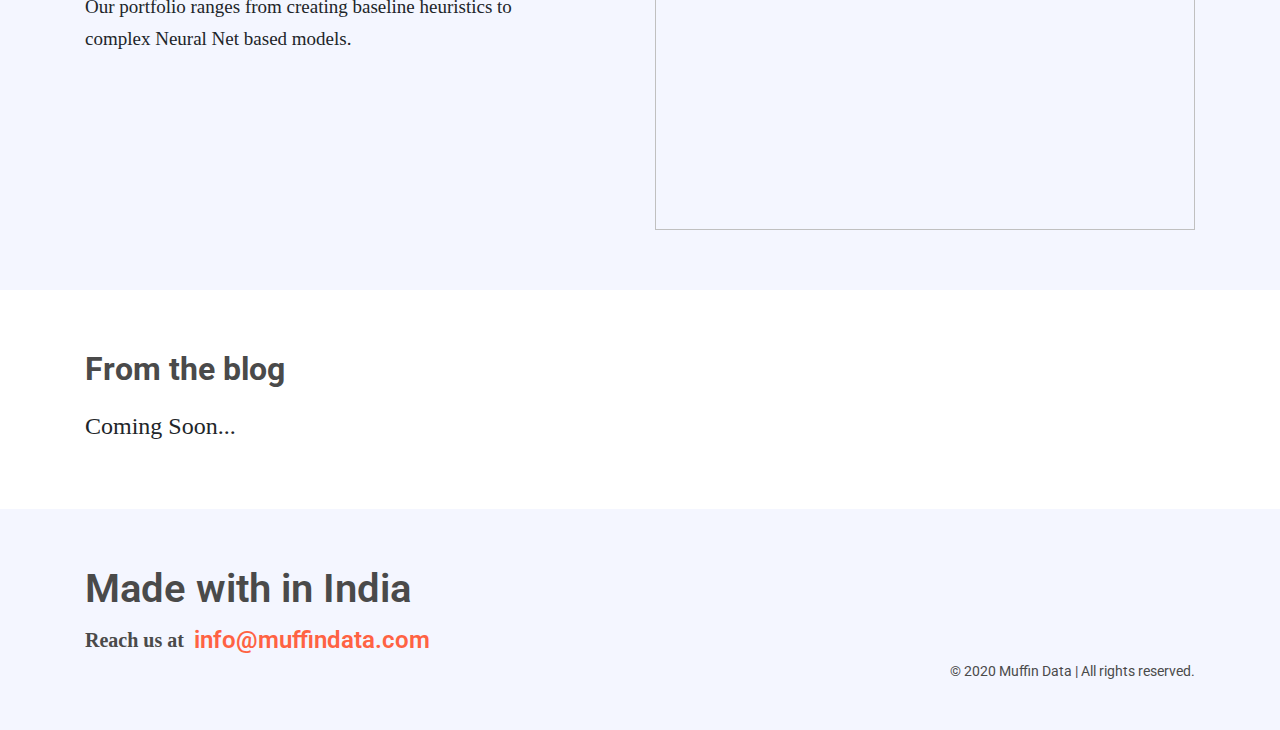
==== commit cf1f401b: "minor text changes" ====
--- a/index.html
+++ b/index.html
@@ -130,7 +130,7 @@
             </div>
             <div class="col-12 col-md-6 order-1 order-md-2">
               <div class="housekeeping-img-wrapper img-wrapper">
-                <img src="./img/business.jpg">
+                <img src="https://user-images.githubusercontent.com/1381301/66535560-d3422200-eace-11e9-9123-5535d469db19.png">
               </div>
             </div>
 
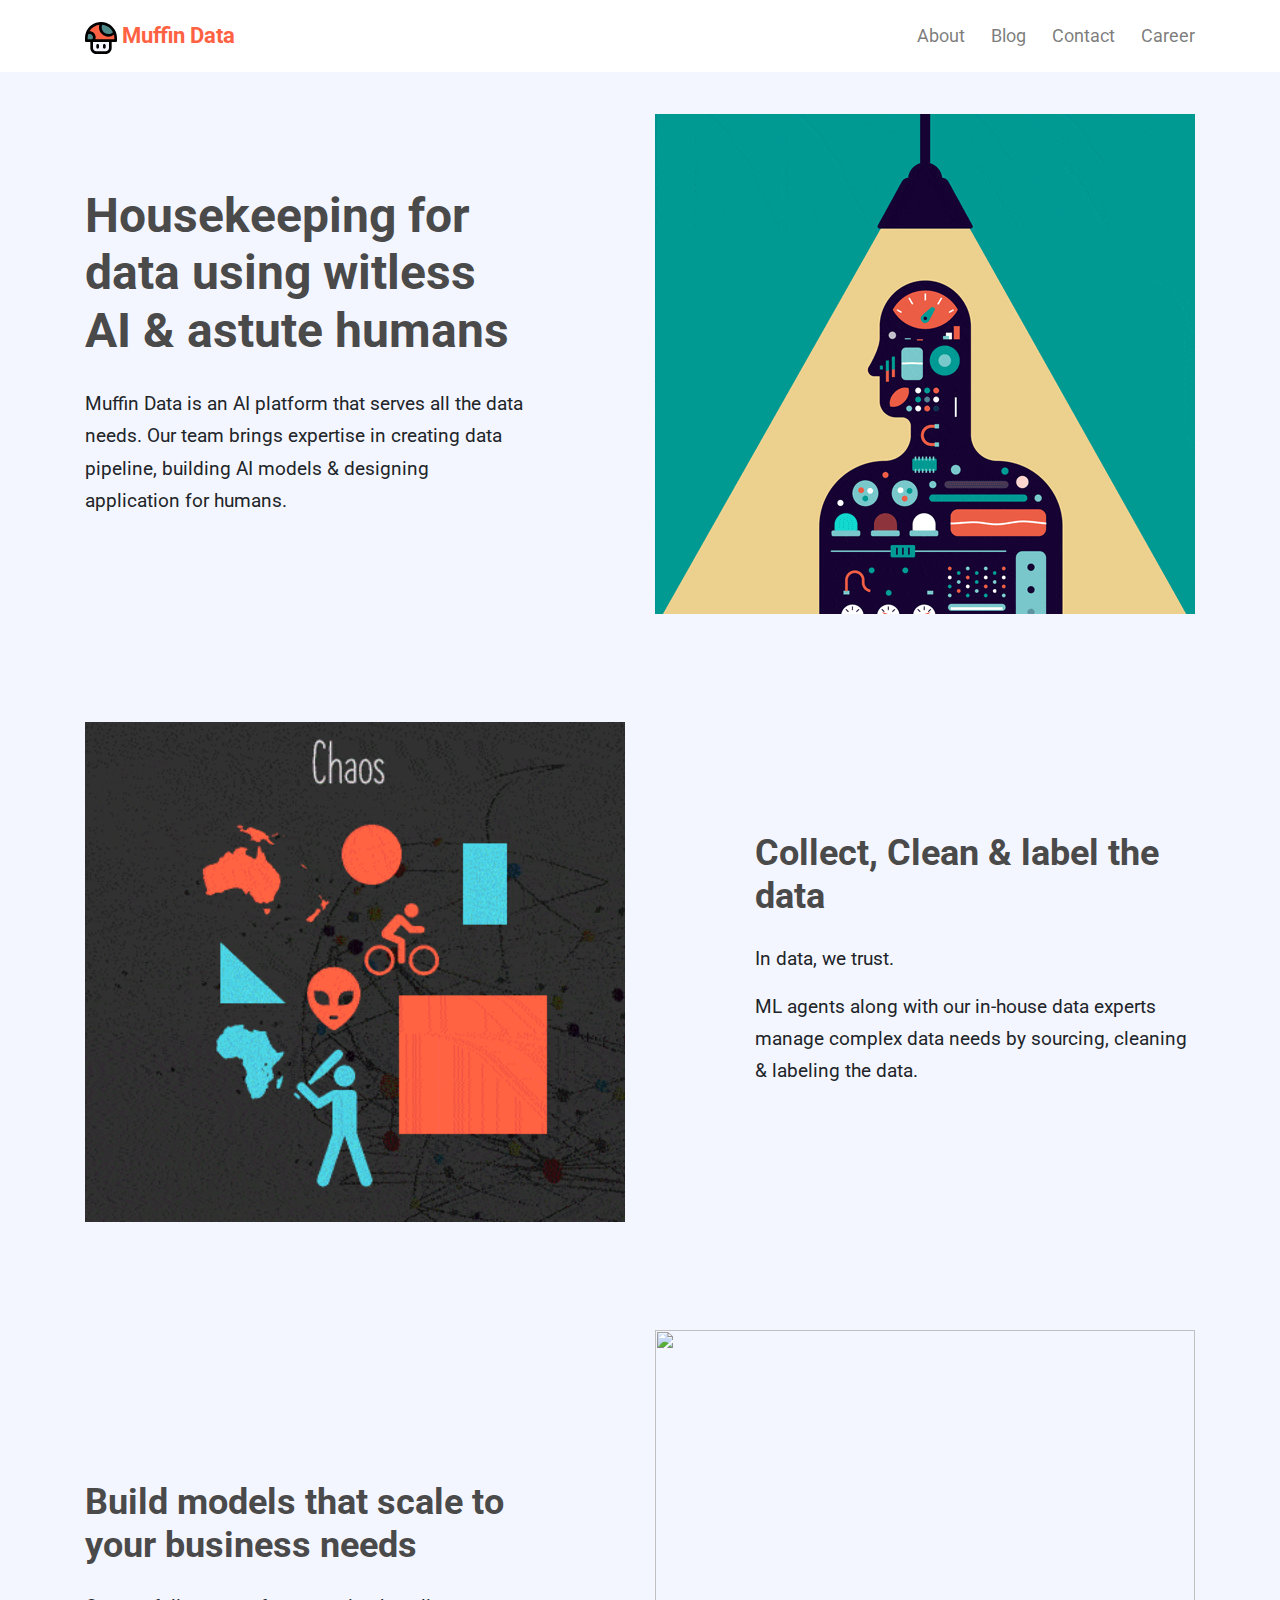
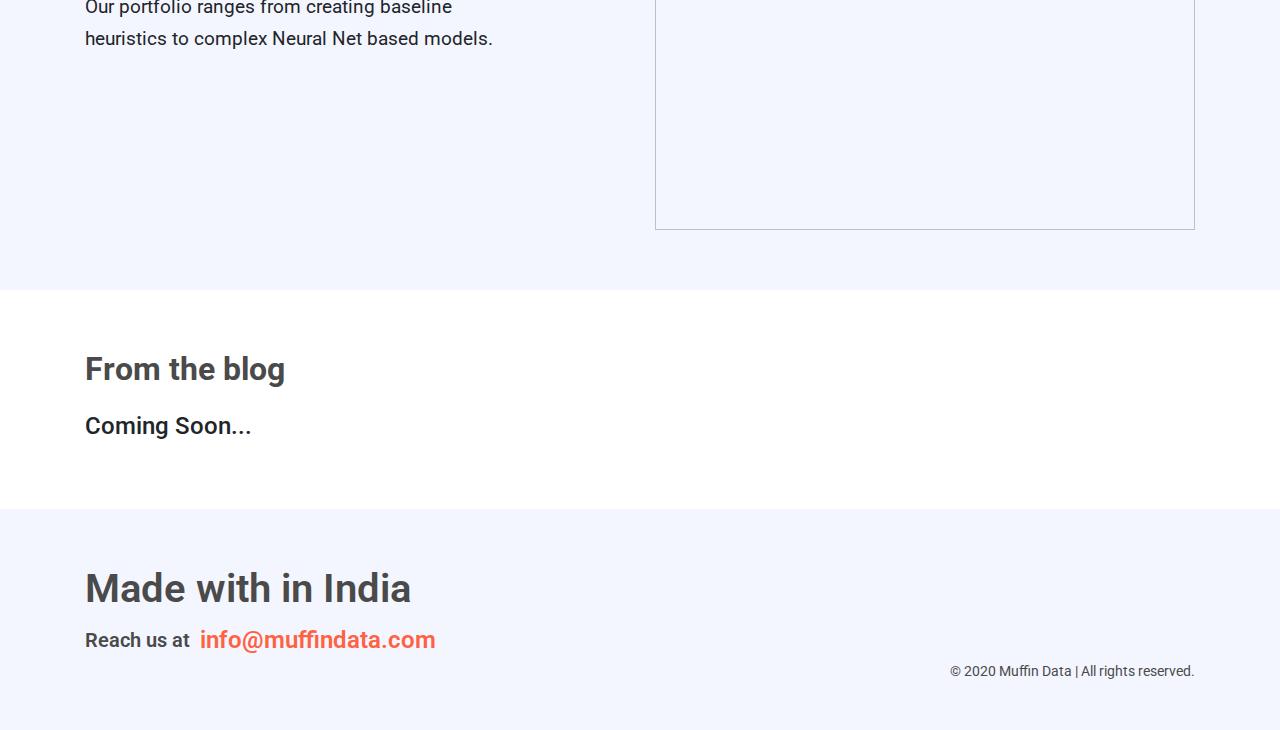
==== commit ff0b4395: "add deter image" ====
--- a/index.html
+++ b/index.html
@@ -130,7 +130,7 @@
             </div>
             <div class="col-12 col-md-6 order-1 order-md-2">
               <div class="housekeeping-img-wrapper img-wrapper">
-                <img src="https://user-images.githubusercontent.com/1381301/66535560-d3422200-eace-11e9-9123-5535d469db19.png">
+                <img src="./img/deter.png">
               </div>
             </div>
 
--- a/assets/css/style.min.css
+++ b/assets/css/style.min.css
@@ -1,5 +1,5 @@
 body {
-    font-family: Lora, serif;
+    font-family: Roboto, serif;
     line-height: 1.6;
 }
 h1 {
@@ -9,7 +9,7 @@
     color: #4a4a4a;
 }
 p {
-    font-family: Lora, serif;
+    font-family: Roboto, serif;
     font-size: 19px;
 }
 h3, h5 {
@@ -72,7 +72,7 @@
 
 
 body {
-    font-family: Lora, serif;
+    font-family: Roboto, serif;
     line-height: 1.6;
     -webkit-font-smoothing: antialiased;
 }
@@ -101,7 +101,7 @@
 }
 
 p {
-    font-family: Lora, serif;
+    font-family: Roboto, serif;
     font-size: 19px;
 }
 h3, h5 {
@@ -240,7 +240,7 @@
     margin-bottom: 24px;
 }
 .about-section-content .about-section-details {
-    font-family: Lora, serif;
+    font-family: Roboto, serif;
     font-size: 19px;
     line-height: 1.7;
     margin-bottom: 24px;
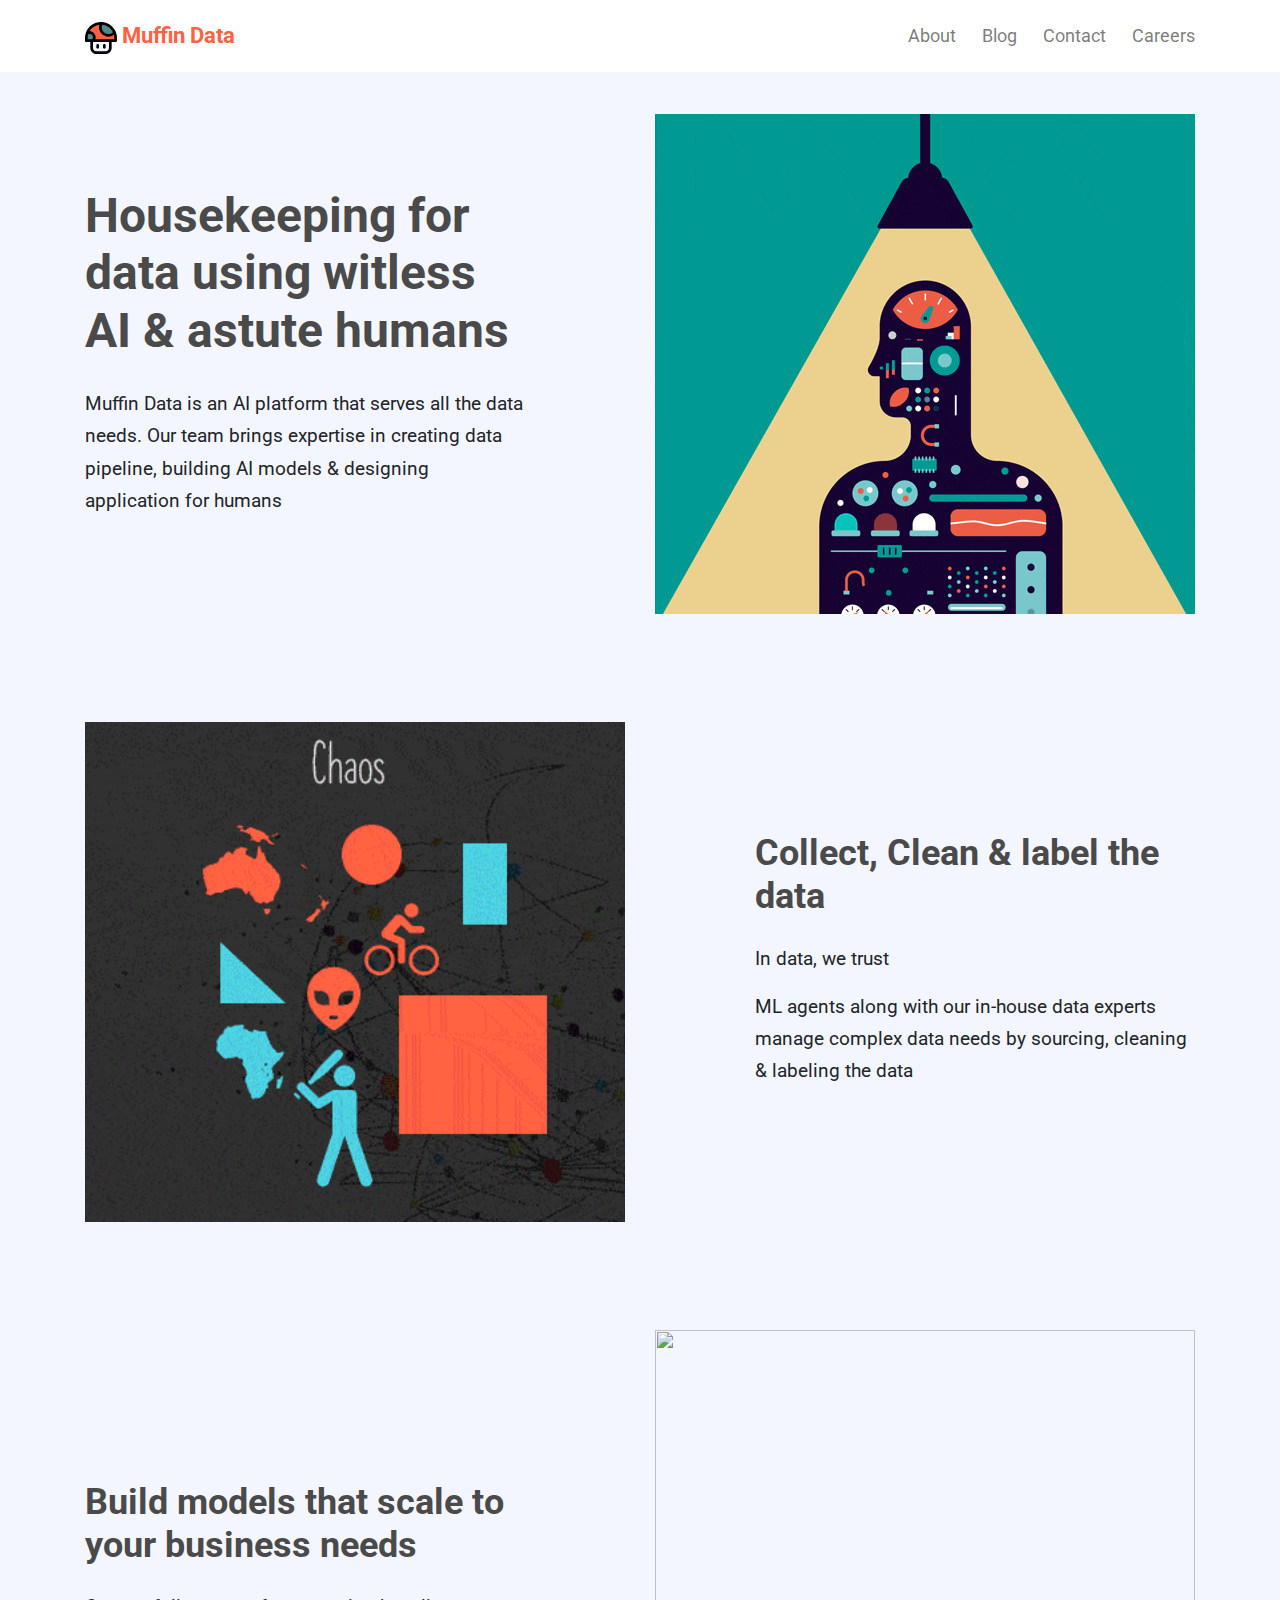
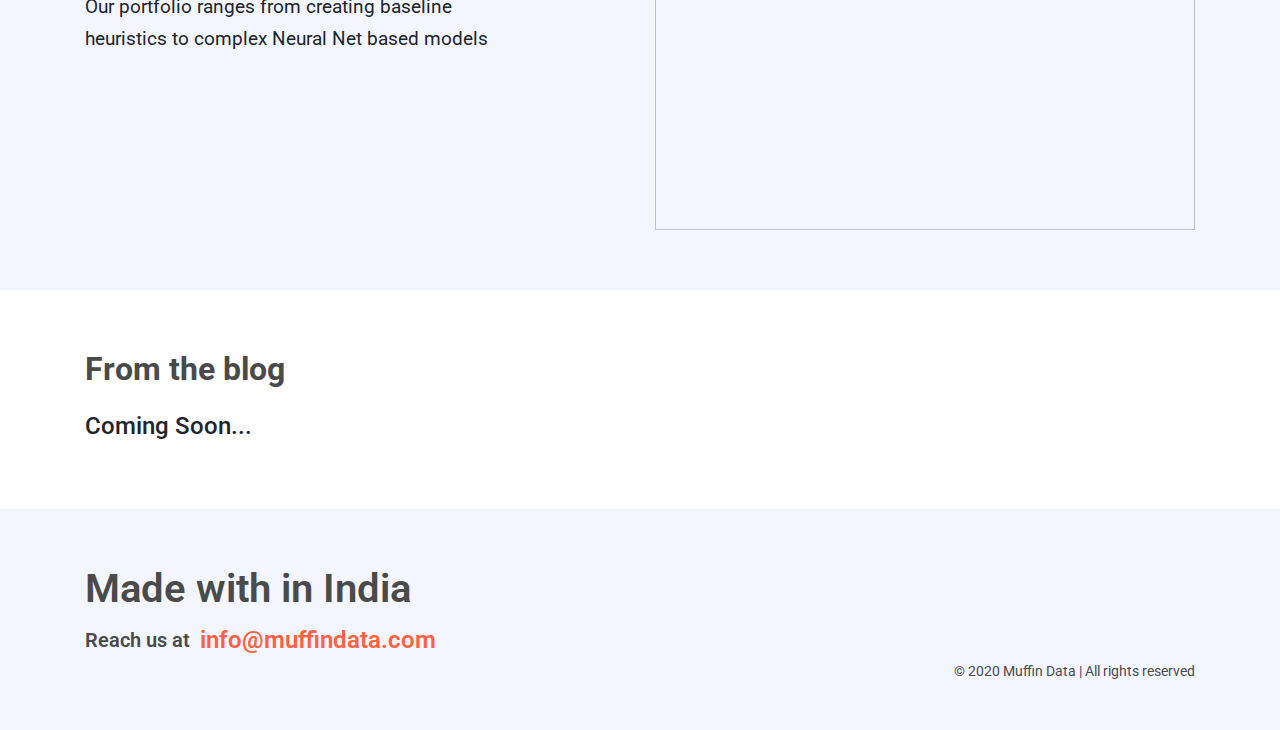
==== commit cbfa8d67: "add deter image" ====
--- a/index.html
+++ b/index.html
@@ -49,7 +49,7 @@
                 <a href="javascript:void(0)" class="nav-link scrollToContact">Contact</a>
               </li>
               <li class="nav-item">
-                <a href="career.html" class="nav-link scrollToContact">Career</a>
+                <a href="career.html" class="nav-link scrollToContact">Careers</a>
               </li>
             </ul>
           </div>
@@ -74,7 +74,7 @@
                 <div class="about-section-details">
                   Muffin Data is an AI platform that serves all the data needs.
                   Our team brings expertise in creating data pipeline, building AI models &
-                  designing application for humans.
+                  designing application for humans
                 </div>
 
               </div>
@@ -103,8 +103,8 @@
                 Collect, Clean & label the data
                 </h2>
                 <div class="about-section-details">
-                  <div class="mb-3">In data, we trust.</div>
-                  ML agents along with our in-house data experts manage complex data needs by sourcing, cleaning & labeling the data.
+                  <div class="mb-3">In data, we trust</div>
+                  ML agents along with our in-house data experts manage complex data needs by sourcing, cleaning & labeling the data
                 </div>
               </div>
             </div>
@@ -123,7 +123,7 @@
                 Build models that scale to your business needs
                 </h2>
                 <div class="about-section-details">
-                  Our portfolio ranges from creating baseline heuristics to complex Neural Net based models.
+                  Our portfolio ranges from creating baseline heuristics to complex Neural Net based models
                 </div>
 
               </div>
@@ -201,7 +201,7 @@
                 Reach us at <a href="mailto:info@muffindata.com">info@muffindata.com</a>
               </div>
               <div class="copyright-text">
-                © 2020 Muffin Data | All rights reserved.
+                © 2020 Muffin Data | All rights reserved
               </div>
             </div>
           </div>
